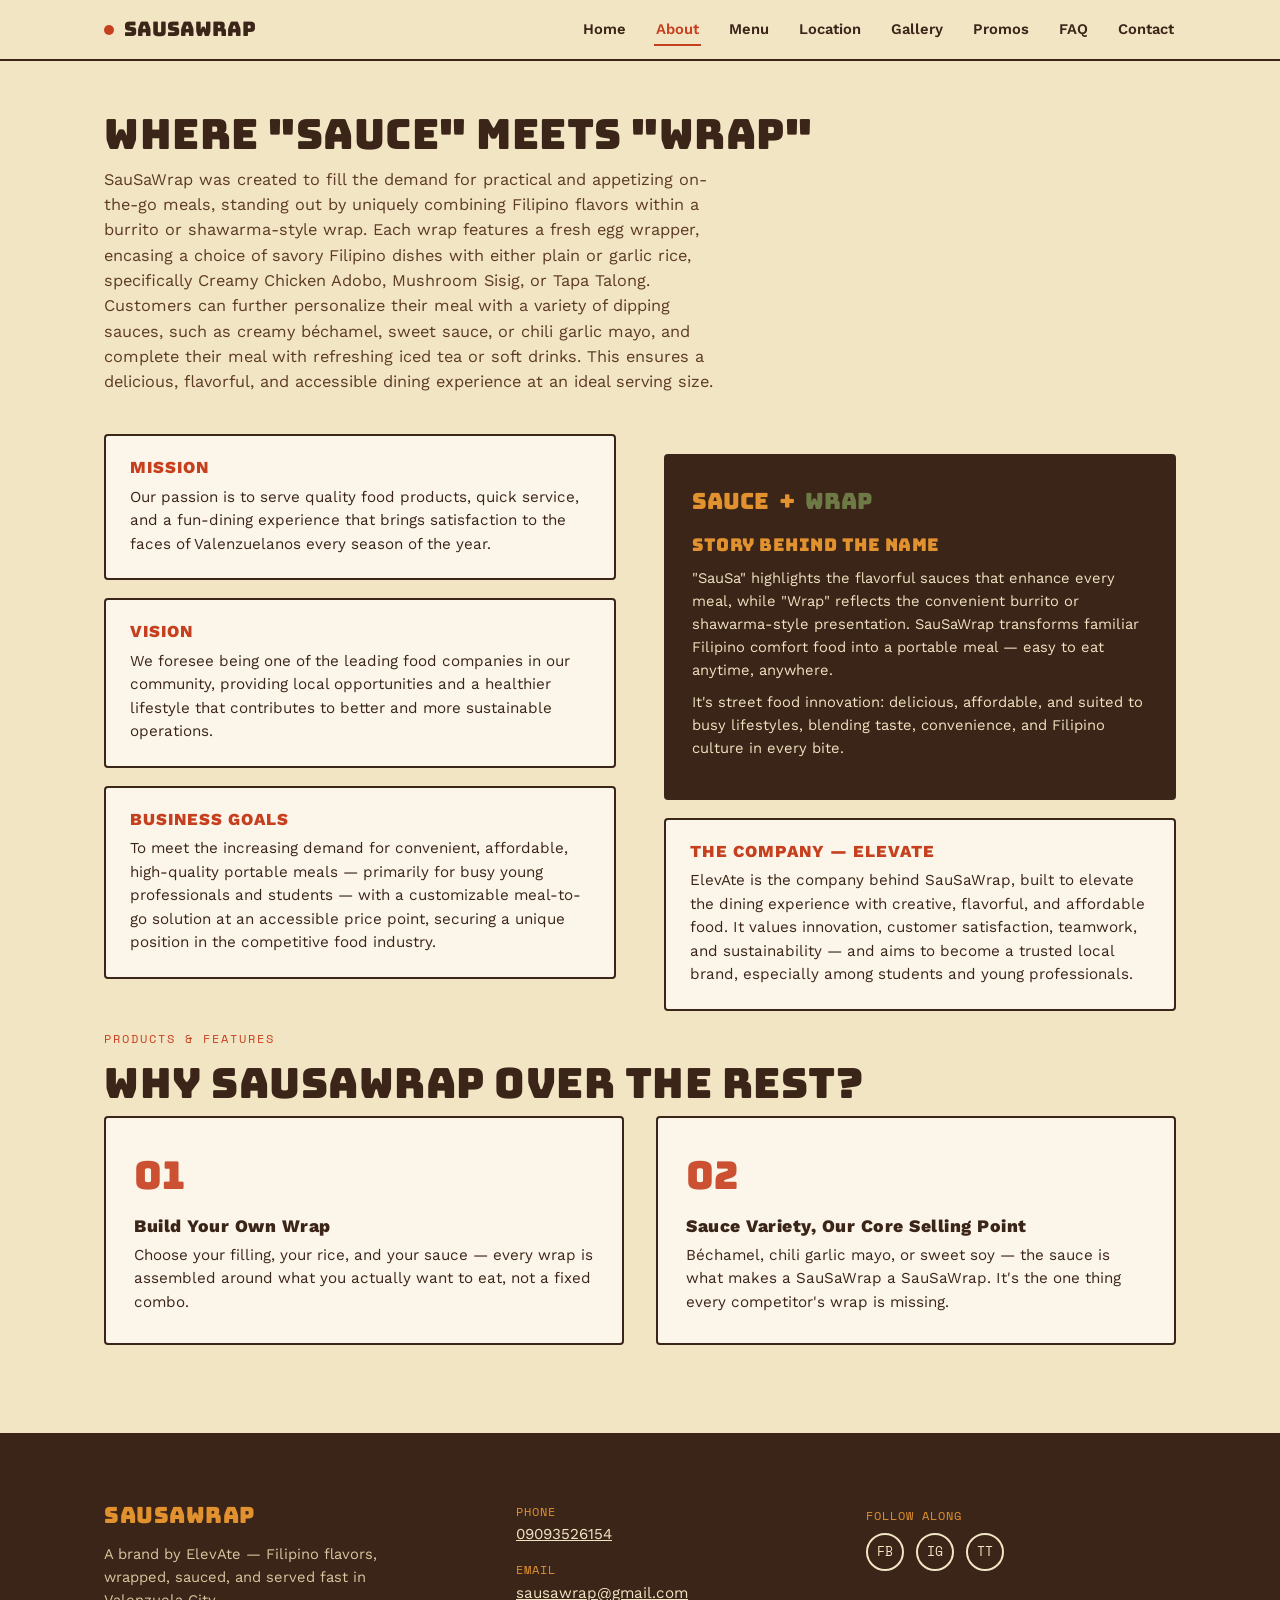
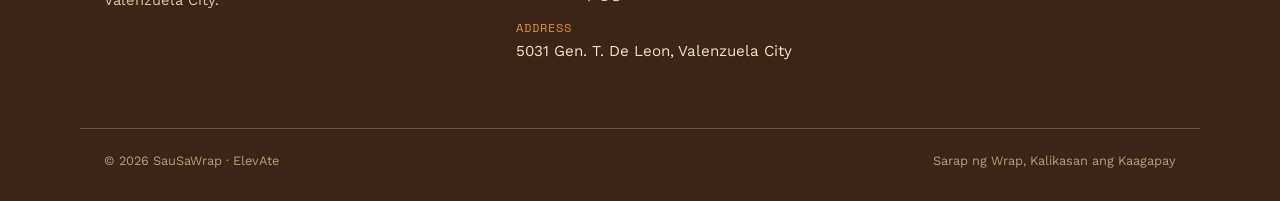
==== about.html @ b9794ce0 "picture carousel" ====
<!DOCTYPE html>
<html lang="en">
<head>
<meta charset="UTF-8">
<meta name="viewport" content="width=device-width, initial-scale=1.0">
<title>About — SauSaWrap</title>
<link rel="preconnect" href="https://fonts.googleapis.com">
<link rel="preconnect" href="https://fonts.gstatic.com" crossorigin>
<link href="https://fonts.googleapis.com/css2?family=Bungee&family=Space+Mono:wght@400;700&family=Work+Sans:wght@400;500;600;700;800&display=swap" rel="stylesheet">
<style>
  :root{
    --cream:#F2E5C4;
    --paper:#FBF6E9;
    --brown:#3B2418;
    --brown-soft:#5C3A26;
    --red:#C6401F;
    --sage:#6E7A46;
    --amber:#E1922F;
    --line: rgba(59,36,24,0.18);
    --radius: 4px;
  }
  *{box-sizing:border-box;}
  html{scroll-behavior:smooth;}
  @media (prefers-reduced-motion: reduce){
    html{scroll-behavior:auto;}
    *{animation-duration:0.001ms !important; animation-iteration-count:1 !important; transition-duration:0.001ms !important;}
  }
  body{
    margin:0;
    background:var(--cream);
    color:var(--brown);
    font-family:'Work Sans', sans-serif;
    font-size:16px;
    line-height:1.55;
  }
  h1,h2,h3,.display{
    font-family:'Bungee', sans-serif;
    font-weight:400;
    letter-spacing:0.5px;
    line-height:1.15;
    color:var(--brown);
  }
  .mono{font-family:'Space Mono', monospace;}
  a{color:inherit;}
  img,svg{display:block; max-width:100%;}
  .wrap{max-width:1120px; margin:0 auto; padding:0 24px;}
  section{padding:88px 0;}
  .eyebrow{
    font-family:'Space Mono', monospace;
    text-transform:uppercase;
    letter-spacing:2px;
    font-size:0.78rem;
    color:var(--red);
    margin:0 0 12px;
  }
  .section-title{font-size:clamp(1.8rem,4vw,2.6rem); margin:0 0 8px;}
  .section-sub{max-width:620px; color:var(--brown-soft); margin:0 0 40px; font-size:1.02rem;}
  :focus-visible{outline:3px solid var(--red); outline-offset:3px;}

  /* ---------- NAV ---------- */
  header{
    position:sticky; top:0; z-index:50;
    background:rgba(242,229,196,0.98);
    border-bottom:2px solid var(--brown);
  }
  nav{
    max-width:1120px; margin:0 auto; padding:14px 24px;
    display:flex; align-items:center; justify-content:space-between;
  }
  .logo{
    display:flex; align-items:center; gap:10px;
    font-family:'Bungee', sans-serif; font-size:1.25rem; text-decoration:none;
  }
  .logo .dot{width:10px; height:10px; border-radius:50%; background:var(--red); display:inline-block;}
  .nav-links{display:flex; gap:26px; list-style:none; margin:0; padding:0; font-size:0.92rem; font-weight:600;}
  .nav-links a{text-decoration:none; padding:6px 2px; border-bottom:2px solid transparent;}
  .nav-links a:hover{border-color:var(--red);}
  .nav-links a.current{border-color:var(--red); color:var(--red);}
  .nav-toggle{
    display:none; background:none; border:2px solid var(--brown); border-radius:var(--radius);
    width:44px; height:44px; padding:0; cursor:pointer;
    align-items:center; justify-content:center;
  }
  .hamburger{position:relative; width:20px; height:14px;}
  .hamburger span{
    position:absolute; left:0; width:100%; height:2px; background:var(--brown); border-radius:2px;
    transition:transform .25s ease, opacity .2s ease, top .25s ease;
  }
  .hamburger span:nth-child(1){top:0;}
  .hamburger span:nth-child(2){top:6px;}
  .hamburger span:nth-child(3){top:12px;}
  .nav-toggle.open .hamburger span:nth-child(1){top:6px; transform:rotate(45deg);}
  .nav-toggle.open .hamburger span:nth-child(2){opacity:0;}
  .nav-toggle.open .hamburger span:nth-child(3){top:6px; transform:rotate(-45deg);}
  @media (max-width:820px){
    .nav-links{
      position:fixed; top:0; right:0; bottom:0; left:auto; width:78%; max-width:320px;
      background:var(--paper); border-left:2px solid var(--brown); border-bottom:none;
      flex-direction:column; gap:0; padding-top:70px;
      overflow-y:auto; -webkit-overflow-scrolling:touch;
      max-height:none;
      transform:translateX(100%);
      transition:transform .28s ease;
      box-shadow:-8px 0 0 var(--brown);
      z-index:60;
    }
    .nav-links.open{transform:translateX(0);}
    .nav-links a{display:block; padding:16px 24px; border-bottom:1px solid var(--line);}
    .nav-toggle{display:flex; position:relative; z-index:70;}
    body.nav-open{overflow:hidden;}
    .nav-overlay{
      display:none; position:fixed; inset:0; background:rgba(59,36,24,0.45);
      z-index:55;
    }
    .nav-overlay.open{display:block;}
  }
  @media (min-width:821px){ .nav-overlay{display:none;} }

  /* ---------- ABOUT ---------- */
  .about-grid{display:grid; grid-template-columns:1fr 1fr; gap:48px;}
  @media (max-width:880px){.about-grid{grid-template-columns:1fr;}}
  .pillar{background:var(--paper); border:2px solid var(--brown); border-radius:var(--radius); padding:22px 24px; margin-bottom:18px;}
  .pillar h3{font-size:1.05rem; margin:0 0 8px; font-family:'Work Sans',sans-serif; font-weight:800; text-transform:uppercase; letter-spacing:1px; color:var(--red);}
  .pillar p{margin:0; font-size:0.95rem;}
  .name-story{
    background:var(--brown); color:var(--cream); border-radius:var(--radius); padding:30px 28px; margin-top:20px;
  }
  .name-story h3{color:var(--amber); font-family:'Bungee',sans-serif; font-size:1.1rem; margin:0 0 12px;}
  .name-story p{font-size:0.92rem; color:#EFE2C0; margin:0 0 10px;}
  .name-diagram{display:flex; align-items:center; gap:10px; font-family:'Bungee',sans-serif; font-size:1.4rem; margin:0 0 16px; flex-wrap:wrap;}
  .name-diagram span.plus{color:var(--amber);}
  .name-diagram .sauce{color:var(--amber);}
  .name-diagram .wrapword{color:var(--sage);}

  /* ---------- WHY US ---------- */
  .why-grid{display:grid; grid-template-columns:1fr 1fr; gap:32px;}
  @media (max-width:820px){.why-grid{grid-template-columns:1fr;}}
  .why-card{
    border:2px solid var(--brown); border-radius:var(--radius); padding:28px;
    background:var(--paper); position:relative; overflow:hidden;
  }
  .why-card .num{font-family:'Bungee',sans-serif; font-size:2.4rem; color:var(--red); opacity:0.9; margin:0 0 10px;}

  /* ---------- CONTACT / FOOTER ---------- */
  footer{background:var(--brown); color:var(--cream); padding:70px 0 30px; margin-top:88px;}
  .footer-grid{display:grid; grid-template-columns:1.2fr 1fr 1fr; gap:40px;}
  @media (max-width:780px){.footer-grid{grid-template-columns:1fr; gap:32px;}}
  footer h3{color:var(--amber); font-size:1.4rem; margin:0 0 12px;}
  footer p{color:#D8C7A0; font-size:0.92rem; max-width:340px;}
  .contact-list{list-style:none; margin:0; padding:0;}
  .contact-list li{margin-bottom:14px; font-size:0.95rem;}
  .contact-list .lbl{display:block; font-family:'Space Mono',monospace; font-size:0.72rem; text-transform:uppercase; letter-spacing:1px; color:var(--amber); margin-bottom:3px;}
  .social-row{display:flex; gap:12px; margin-top:6px;}
  .social-row a{
    width:38px; height:38px; border:2px solid var(--cream); border-radius:50%;
    display:flex; align-items:center; justify-content:center; font-family:'Space Mono',monospace; font-size:0.8rem; text-decoration:none;
  }
  .fine{border-top:1px solid rgba(242,229,196,0.25); margin-top:50px; padding-top:22px; font-size:0.8rem; color:#B79E72; display:flex; justify-content:space-between; flex-wrap:wrap; gap:10px;}
</style>
</head>
<body>

<header>
  <nav>
    <a href="index.html#home" class="logo"><span class="dot"></span>SauSaWrap</a>
    <button class="nav-toggle" aria-label="Toggle menu" aria-expanded="false" id="navToggle">
      <span class="hamburger"><span></span><span></span><span></span></span>
    </button>
    <ul class="nav-links" id="navLinks">
      <li><a href="index.html#home">Home</a></li>
      <li><a href="about.html" class="current">About</a></li>
      <li><a href="menu.html">Menu</a></li>
      <li><a href="location.html">Location</a></li>
      <li><a href="gallery.html">Gallery</a></li>
      <li><a href="promotions.html">Promos</a></li>
      <li><a href="faq.html">FAQ</a></li>
      <li><a href="#contact">Contact</a></li>
    </ul>
  </nav>
  <div class="nav-overlay" id="navOverlay"></div>
</header>

<!-- ================= ABOUT ================= -->
<section id="about" class="wrap" style="padding-top: 50px;">
  <h2 class="section-title">Where "sauce" meets "wrap"</h2>
  <p class="section-sub">SauSaWrap was created to fill the demand for practical and appetizing on-the-go meals, standing out by uniquely combining Filipino flavors within a burrito or shawarma-style wrap. Each wrap features a fresh egg wrapper, encasing a choice of savory Filipino dishes with either plain or garlic rice, specifically Creamy Chicken Adobo, Mushroom Sisig, or Tapa Talong. Customers can further personalize their meal with a variety of dipping sauces, such as creamy béchamel, sweet sauce, or chili garlic mayo, and complete their meal with refreshing iced tea or soft drinks. This ensures a delicious, flavorful, and accessible dining experience at an ideal serving size.</p>

  <div class="about-grid">
    <div>
      <div class="pillar">
        <h3>Mission</h3>
        <p>Our passion is to serve quality food products, quick service, and a fun-dining experience that brings satisfaction to the faces of Valenzuelanos every season of the year.</p>
      </div>
      <div class="pillar">
        <h3>Vision</h3>
        <p>We foresee being one of the leading food companies in our community, providing local opportunities and a healthier lifestyle that contributes to better and more sustainable operations.</p>
      </div>
      <div class="pillar">
        <h3>Business Goals</h3>
        <p>To meet the increasing demand for convenient, affordable, high-quality portable meals — primarily for busy young professionals and students — with a customizable meal-to-go solution at an accessible price point, securing a unique position in the competitive food industry.</p>
      </div>
    </div>

    <div>
      <div class="name-story">
        <div class="name-diagram"><span class="sauce">Sauce</span><span class="plus">+</span><span class="wrapword">Wrap</span></div>
        <h3>Story Behind the Name</h3>
        <p>"SauSa" highlights the flavorful sauces that enhance every meal, while "Wrap" reflects the convenient burrito or shawarma-style presentation. SauSaWrap transforms familiar Filipino comfort food into a portable meal — easy to eat anytime, anywhere.</p>
        <p>It's street food innovation: delicious, affordable, and suited to busy lifestyles, blending taste, convenience, and Filipino culture in every bite.</p>
      </div>
      <div class="pillar" style="margin-top:18px;">
        <h3>The Company — ElevAte</h3>
        <p>ElevAte is the company behind SauSaWrap, built to elevate the dining experience with creative, flavorful, and affordable food. It values innovation, customer satisfaction, teamwork, and sustainability — and aims to become a trusted local brand, especially among students and young professionals.</p>
      </div>
    </div>
  </div>
</section>

<!-- ================= WHY US ================= -->
<section id="why-us" class="wrap">
  <p class="eyebrow">Products &amp; Features</p>
  <h2 class="section-title">Why SauSaWrap over the rest?</h2>
  <div class="why-grid">
    <div class="why-card">
      <p class="num">01</p>
      <h3 style="font-family:'Work Sans'; font-size:1.1rem; font-weight:800; margin:0 0 8px;">Build Your Own Wrap</h3>
      <p style="margin:0; font-size:0.95rem;">Choose your filling, your rice, and your sauce — every wrap is assembled around what you actually want to eat, not a fixed combo.</p>
    </div>
    <div class="why-card">
      <p class="num">02</p>
      <h3 style="font-family:'Work Sans'; font-size:1.1rem; font-weight:800; margin:0 0 8px;">Sauce Variety, Our Core Selling Point</h3>
      <p style="margin:0; font-size:0.95rem;">Béchamel, chili garlic mayo, or sweet soy — the sauce is what makes a SauSaWrap a SauSaWrap. It's the one thing every competitor's wrap is missing.</p>
    </div>
  </div>
</section>

<!-- ================= CONTACT / FOOTER ================= -->
<footer id="contact">
  <div class="wrap footer-grid">
    <div>
      <h3>SauSaWrap</h3>
      <p>A brand by ElevAte — Filipino flavors, wrapped, sauced, and served fast in Valenzuela City.</p>
    </div>
    <div>
      <ul class="contact-list">
        <li><span class="lbl">Phone</span><a href="tel:09093526154">09093526154</a></li>
        <li><span class="lbl">Email</span><a href="mailto:sausawrap@gmail.com">sausawrap@gmail.com</a></li>
        <li><span class="lbl">Address</span>5031 Gen. T. De Leon, Valenzuela City</li>
      </ul>
    </div>
    <div>
      <span class="lbl mono" style="color:var(--amber); font-family:'Space Mono',monospace; text-transform:uppercase; font-size:0.72rem; letter-spacing:1px;">Follow along</span>
      <div class="social-row">
        <a href="https://www.facebook.com/share/1DFVjFvxrw/" target="_blank" rel="noopener" aria-label="Facebook">FB</a>
        <a href="https://www.instagram.com/elevate_sausawrap?igsh=MWM5M3h4OTd3aGptaQ==" target="_blank" rel="noopener" aria-label="Instagram">IG</a>
        <a href="https://www.tiktok.com/@elevate_sausawrap?_r=1&_t=ZS-98QI0uHND6L" target="_blank" rel="noopener" aria-label="TikTok">TT</a>
      </div>
    </div>
  </div>
  <div class="wrap fine">
    <span>© 2026 SauSaWrap · ElevAte</span>
    <span>Sarap ng Wrap, Kalikasan ang Kaagapay</span>
  </div>
</footer>

<script>
  // mobile nav toggle
  const navToggle = document.getElementById('navToggle');
  const navLinks = document.getElementById('navLinks');
  const navOverlay = document.getElementById('navOverlay');

  function openNav(){
    navLinks.classList.add('open');
    navOverlay.classList.add('open');
    navToggle.classList.add('open');
    navToggle.setAttribute('aria-expanded', 'true');
    document.body.classList.add('nav-open');
  }
  function closeNav(){
    navLinks.classList.remove('open');
    navOverlay.classList.remove('open');
    navToggle.classList.remove('open');
    navToggle.setAttribute('aria-expanded', 'false');
    document.body.classList.remove('nav-open');
  }
  navToggle.addEventListener('click', () => {
    navLinks.classList.contains('open') ? closeNav() : openNav();
  });
  navOverlay.addEventListener('click', closeNav);
  navLinks.querySelectorAll('a').forEach(a => a.addEventListener('click', closeNav));
</script>

</body>
</html>
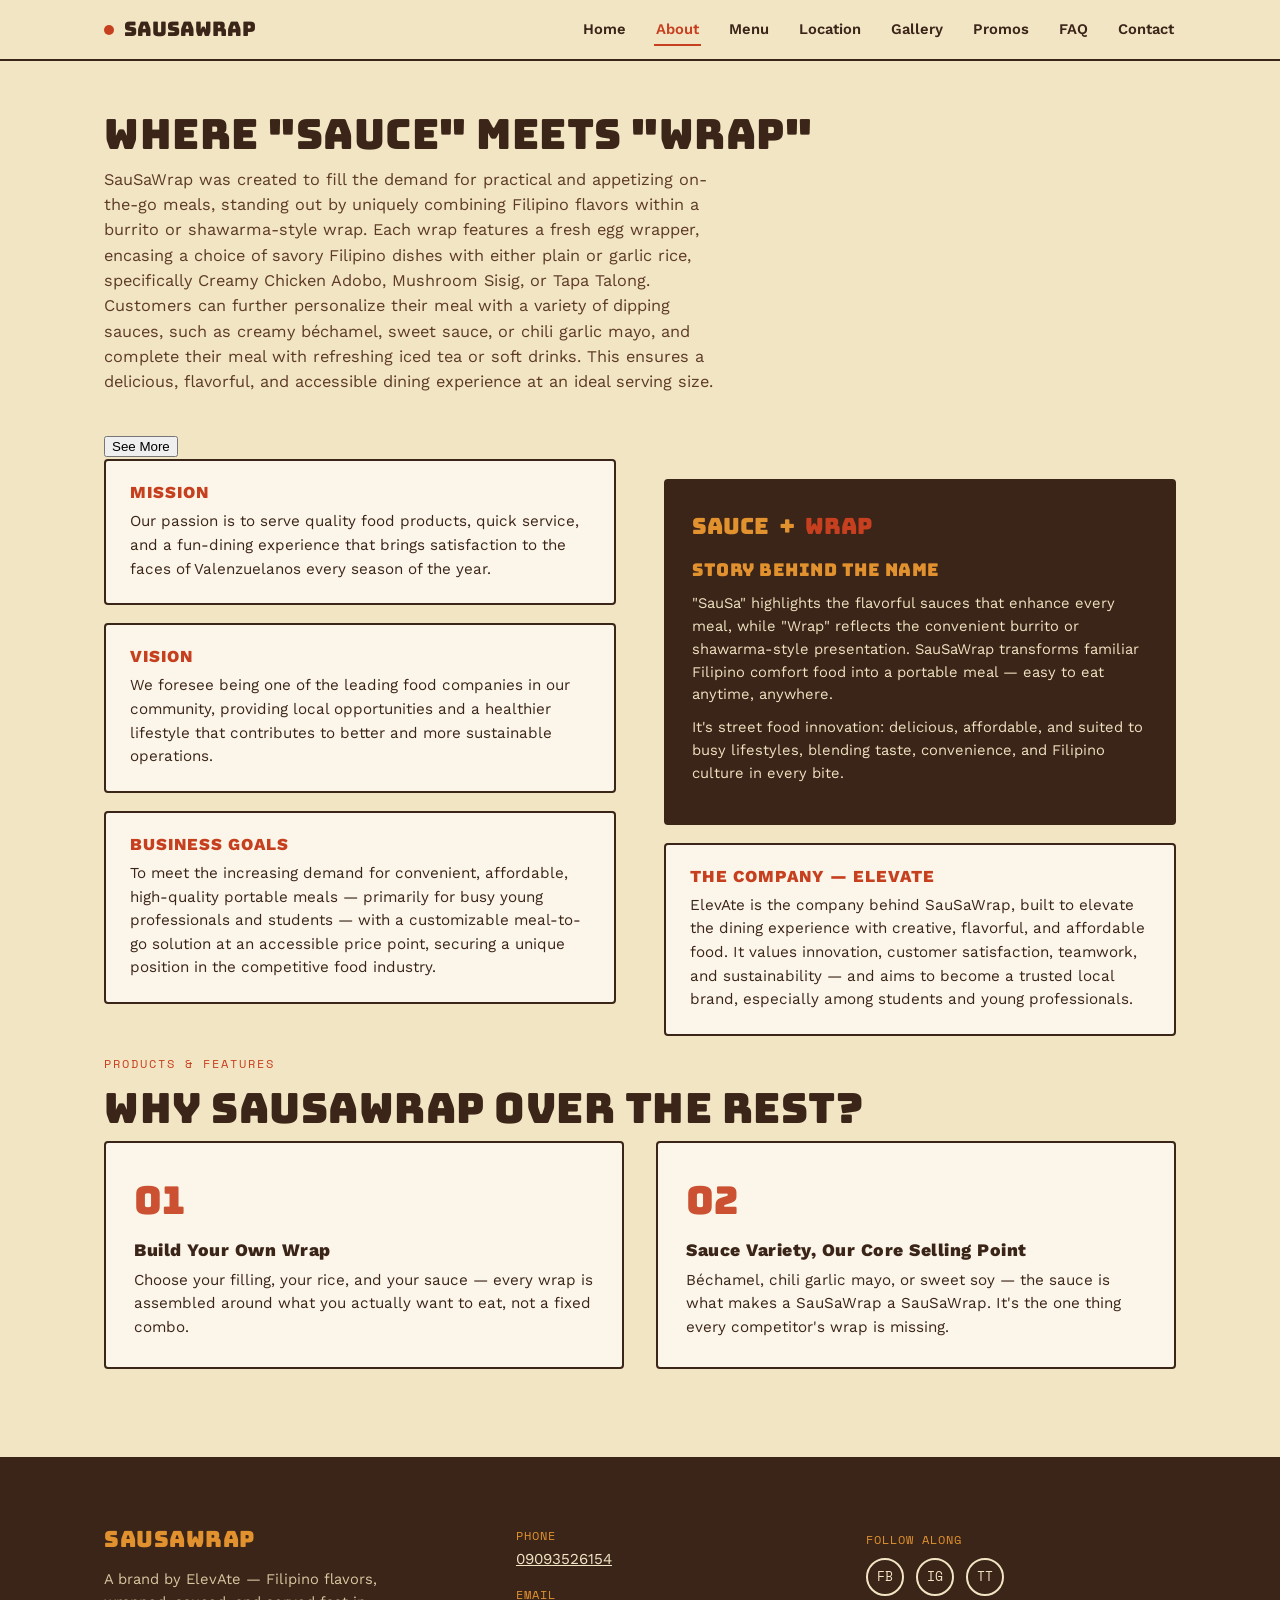
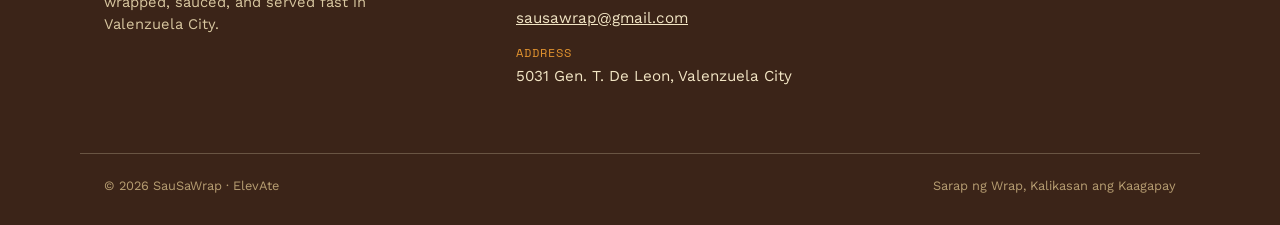
==== commit c8b69177: "wala na ako maisip" ====
--- a/about.html
+++ b/about.html
@@ -130,7 +130,7 @@
   .name-diagram{display:flex; align-items:center; gap:10px; font-family:'Bungee',sans-serif; font-size:1.4rem; margin:0 0 16px; flex-wrap:wrap;}
   .name-diagram span.plus{color:var(--amber);}
   .name-diagram .sauce{color:var(--amber);}
-  .name-diagram .wrapword{color:var(--sage);}
+  .name-diagram .wrapword{color:var(--red);}
 
   /* ---------- WHY US ---------- */
   .why-grid{display:grid; grid-template-columns:1fr 1fr; gap:32px;}
@@ -183,7 +183,10 @@
 <!-- ================= ABOUT ================= -->
 <section id="about" class="wrap" style="padding-top: 50px;">
   <h2 class="section-title">Where "sauce" meets "wrap"</h2>
-  <p class="section-sub">SauSaWrap was created to fill the demand for practical and appetizing on-the-go meals, standing out by uniquely combining Filipino flavors within a burrito or shawarma-style wrap. Each wrap features a fresh egg wrapper, encasing a choice of savory Filipino dishes with either plain or garlic rice, specifically Creamy Chicken Adobo, Mushroom Sisig, or Tapa Talong. Customers can further personalize their meal with a variety of dipping sauces, such as creamy béchamel, sweet sauce, or chili garlic mayo, and complete their meal with refreshing iced tea or soft drinks. This ensures a delicious, flavorful, and accessible dining experience at an ideal serving size.</p>
+  <div class="expandable-text" id="about-text">
+    <p class="section-sub">SauSaWrap was created to fill the demand for practical and appetizing on-the-go meals, standing out by uniquely combining Filipino flavors within a burrito or shawarma-style wrap. Each wrap features a fresh egg wrapper, encasing a choice of savory Filipino dishes with either plain or garlic rice, specifically Creamy Chicken Adobo, Mushroom Sisig, or Tapa Talong. Customers can further personalize their meal with a variety of dipping sauces, such as creamy béchamel, sweet sauce, or chili garlic mayo, and complete their meal with refreshing iced tea or soft drinks. This ensures a delicious, flavorful, and accessible dining experience at an ideal serving size.</p>
+    <button class="btn-see-more">See More</button>
+  </div>
 
   <div class="about-grid">
     <div>
@@ -288,6 +291,17 @@
   });
   navOverlay.addEventListener('click', closeNav);
   navLinks.querySelectorAll('a').forEach(a => a.addEventListener('click', closeNav));
+
+  // See More Toggle
+  const expandableText = document.getElementById('about-text');
+  if (expandableText) {
+    const seeMoreBtn = expandableText.querySelector('.btn-see-more');
+    seeMoreBtn.addEventListener('click', () => {
+      const isExpanded = expandableText.classList.toggle('expanded');
+      seeMoreBtn.textContent = isExpanded ? 'See Less' : 'See More';
+    });
+  }
+
 </script>
 
 </body>
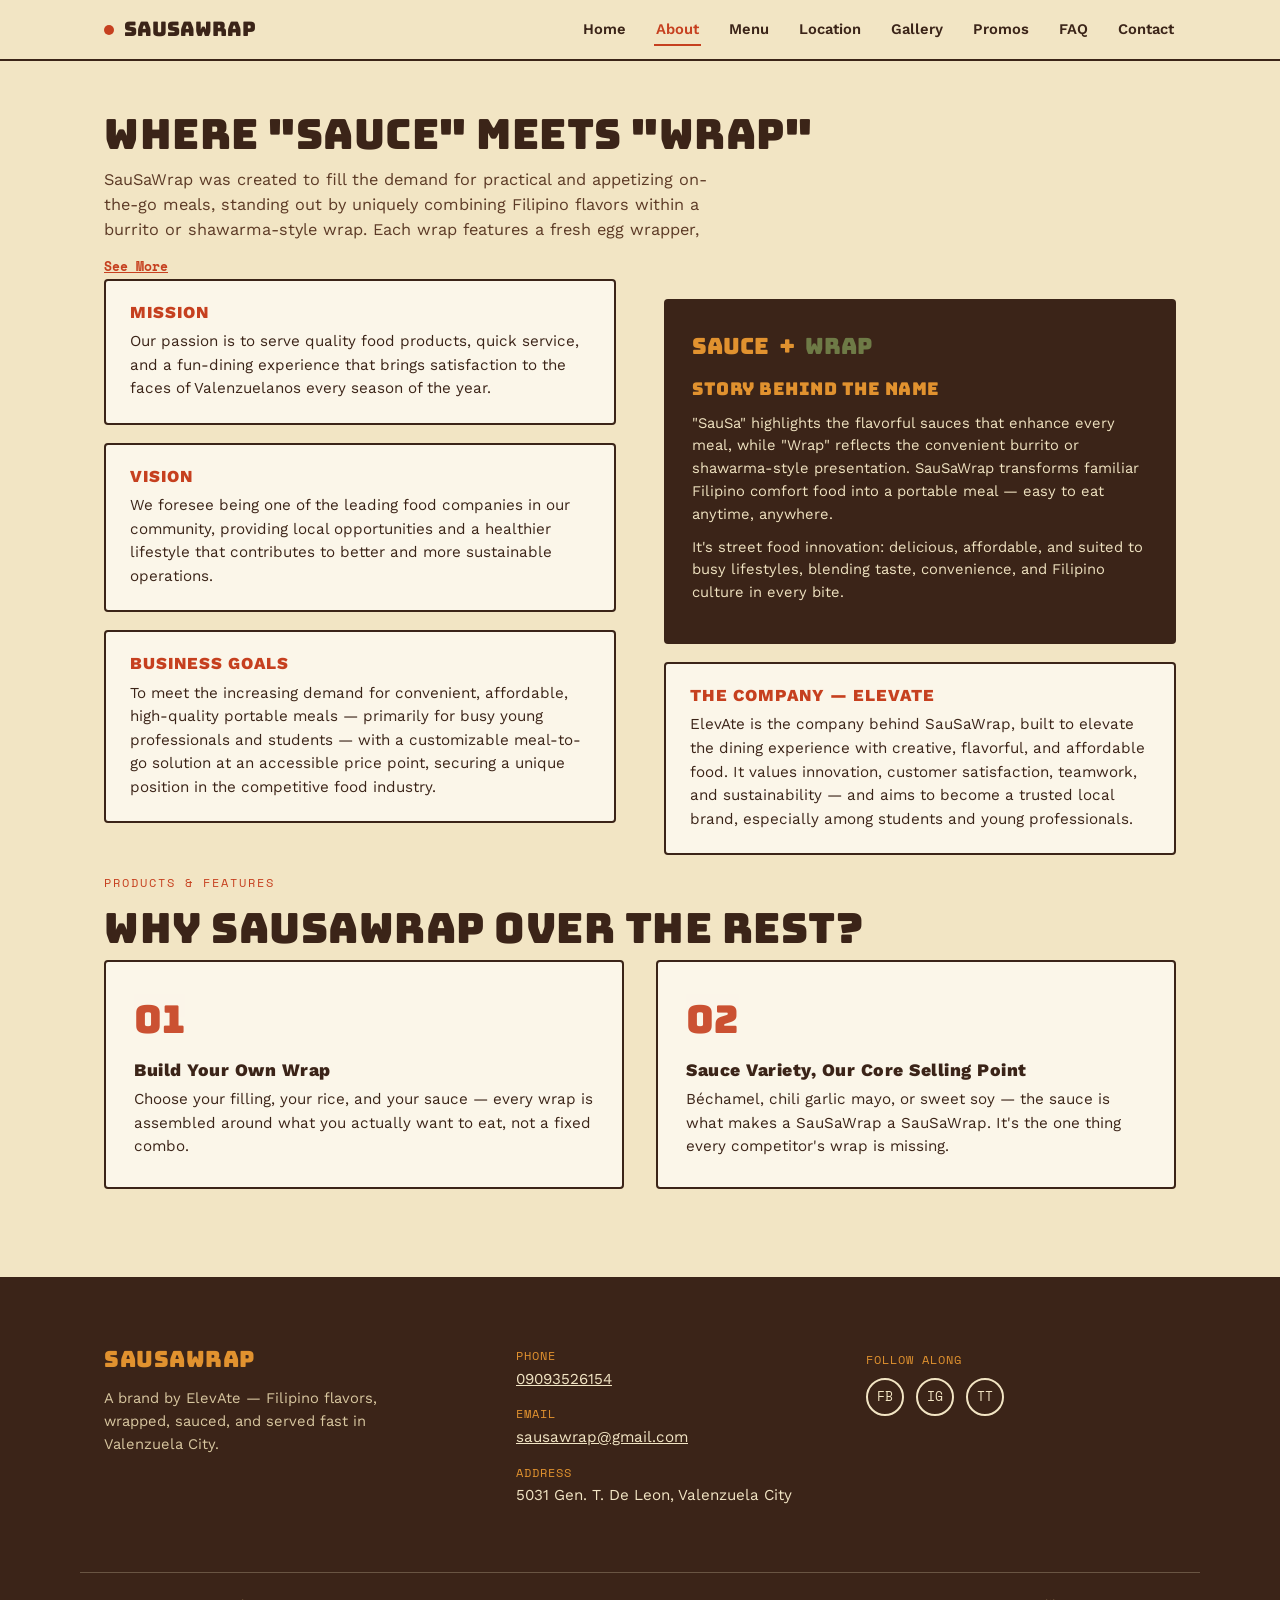
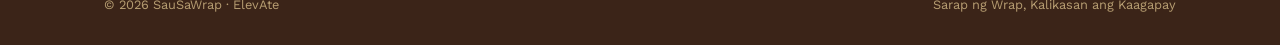
==== commit d443df0c: "wala na ako maisips" ====
--- a/about.html
+++ b/about.html
@@ -130,7 +130,7 @@
   .name-diagram{display:flex; align-items:center; gap:10px; font-family:'Bungee',sans-serif; font-size:1.4rem; margin:0 0 16px; flex-wrap:wrap;}
   .name-diagram span.plus{color:var(--amber);}
   .name-diagram .sauce{color:var(--amber);}
-  .name-diagram .wrapword{color:var(--red);}
+  .name-diagram .wrapword{color:var(--sage);}
 
   /* ---------- WHY US ---------- */
   .why-grid{display:grid; grid-template-columns:1fr 1fr; gap:32px;}
@@ -140,6 +140,22 @@
     background:var(--paper); position:relative; overflow:hidden;
   }
   .why-card .num{font-family:'Bungee',sans-serif; font-size:2.4rem; color:var(--red); opacity:0.9; margin:0 0 10px;}
+
+  /* ---------- SEE MORE ---------- */
+  .expandable-text .section-sub {
+    max-height: 75px; /* Shows about 3 lines */
+    overflow: hidden;
+    transition: max-height 0.4s ease-in-out;
+    margin-bottom: 12px;
+    position: relative;
+  }
+  .expandable-text.expanded .section-sub {
+    max-height: 500px; /* Large enough for full content */
+  }
+  .btn-see-more {
+    font-family: 'Space Mono', monospace; font-weight: 700; text-decoration: underline;
+    background: none; border: none; padding: 0; cursor: pointer; color: var(--red);
+  }
 
   /* ---------- CONTACT / FOOTER ---------- */
   footer{background:var(--brown); color:var(--cream); padding:70px 0 30px; margin-top:88px;}
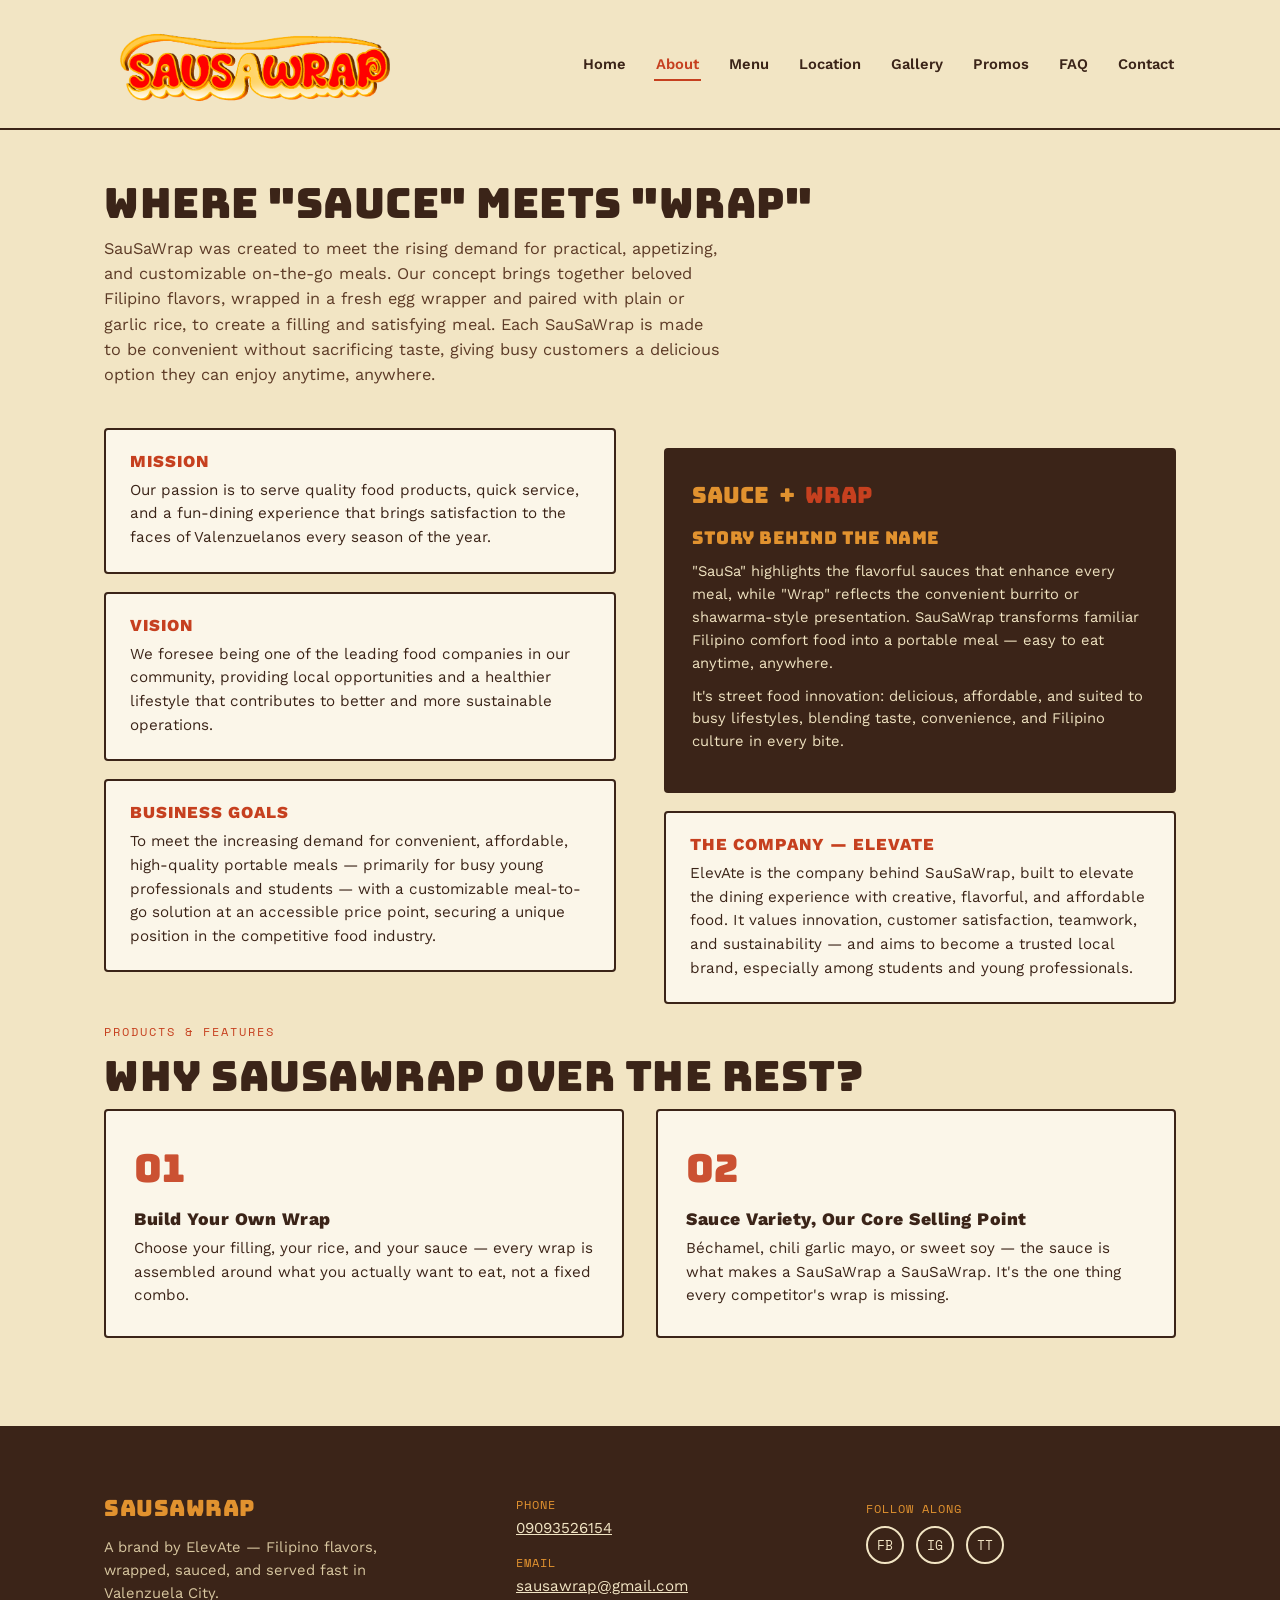
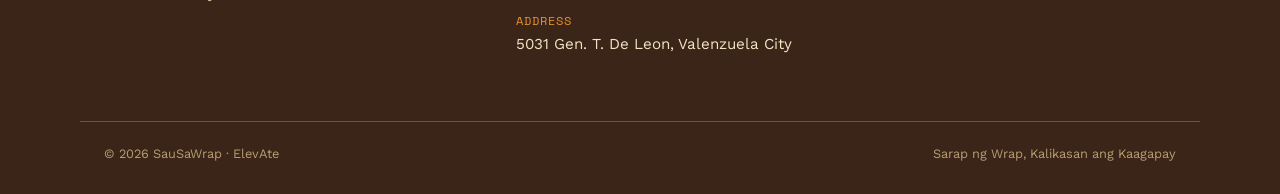
==== commit 48c6d8a5: "yeahs" ====
--- a/about.html
+++ b/about.html
@@ -4,6 +4,7 @@
 <meta charset="UTF-8">
 <meta name="viewport" content="width=device-width, initial-scale=1.0">
 <title>About — SauSaWrap</title>
+<link rel="icon" href="assets/menu/favicon.png?v=2" type="image/png">
 <link rel="preconnect" href="https://fonts.googleapis.com">
 <link rel="preconnect" href="https://fonts.gstatic.com" crossorigin>
 <link href="https://fonts.googleapis.com/css2?family=Bungee&family=Space+Mono:wght@400;700&family=Work+Sans:wght@400;500;600;700;800&display=swap" rel="stylesheet">
@@ -130,7 +131,7 @@
   .name-diagram{display:flex; align-items:center; gap:10px; font-family:'Bungee',sans-serif; font-size:1.4rem; margin:0 0 16px; flex-wrap:wrap;}
   .name-diagram span.plus{color:var(--amber);}
   .name-diagram .sauce{color:var(--amber);}
-  .name-diagram .wrapword{color:var(--sage);}
+  .name-diagram .wrapword{color:var(--red);}
 
   /* ---------- WHY US ---------- */
   .why-grid{display:grid; grid-template-columns:1fr 1fr; gap:32px;}
@@ -140,22 +141,6 @@
     background:var(--paper); position:relative; overflow:hidden;
   }
   .why-card .num{font-family:'Bungee',sans-serif; font-size:2.4rem; color:var(--red); opacity:0.9; margin:0 0 10px;}
-
-  /* ---------- SEE MORE ---------- */
-  .expandable-text .section-sub {
-    max-height: 75px; /* Shows about 3 lines */
-    overflow: hidden;
-    transition: max-height 0.4s ease-in-out;
-    margin-bottom: 12px;
-    position: relative;
-  }
-  .expandable-text.expanded .section-sub {
-    max-height: 500px; /* Large enough for full content */
-  }
-  .btn-see-more {
-    font-family: 'Space Mono', monospace; font-weight: 700; text-decoration: underline;
-    background: none; border: none; padding: 0; cursor: pointer; color: var(--red);
-  }
 
   /* ---------- CONTACT / FOOTER ---------- */
   footer{background:var(--brown); color:var(--cream); padding:70px 0 30px; margin-top:88px;}
@@ -178,7 +163,7 @@
 
 <header>
   <nav>
-    <a href="index.html#home" class="logo"><span class="dot"></span>SauSaWrap</a>
+    <a href="index.html#home" class="logo"><img src="assets/menu/logo.png" alt="SauSaWrap logo" style="height: 100px;"></a>
     <button class="nav-toggle" aria-label="Toggle menu" aria-expanded="false" id="navToggle">
       <span class="hamburger"><span></span><span></span><span></span></span>
     </button>
@@ -200,8 +185,7 @@
 <section id="about" class="wrap" style="padding-top: 50px;">
   <h2 class="section-title">Where "sauce" meets "wrap"</h2>
   <div class="expandable-text" id="about-text">
-    <p class="section-sub">SauSaWrap was created to fill the demand for practical and appetizing on-the-go meals, standing out by uniquely combining Filipino flavors within a burrito or shawarma-style wrap. Each wrap features a fresh egg wrapper, encasing a choice of savory Filipino dishes with either plain or garlic rice, specifically Creamy Chicken Adobo, Mushroom Sisig, or Tapa Talong. Customers can further personalize their meal with a variety of dipping sauces, such as creamy béchamel, sweet sauce, or chili garlic mayo, and complete their meal with refreshing iced tea or soft drinks. This ensures a delicious, flavorful, and accessible dining experience at an ideal serving size.</p>
-    <button class="btn-see-more">See More</button>
+    <p class="section-sub">SauSaWrap was created to meet the rising demand for practical, appetizing, and customizable on-the-go meals. Our concept brings together beloved Filipino flavors, wrapped in a fresh egg wrapper and paired with plain or garlic rice, to create a filling and satisfying meal. Each SauSaWrap is made to be convenient without sacrificing taste, giving busy customers a delicious option they can enjoy anytime, anywhere.</p>
   </div>
 
   <div class="about-grid">
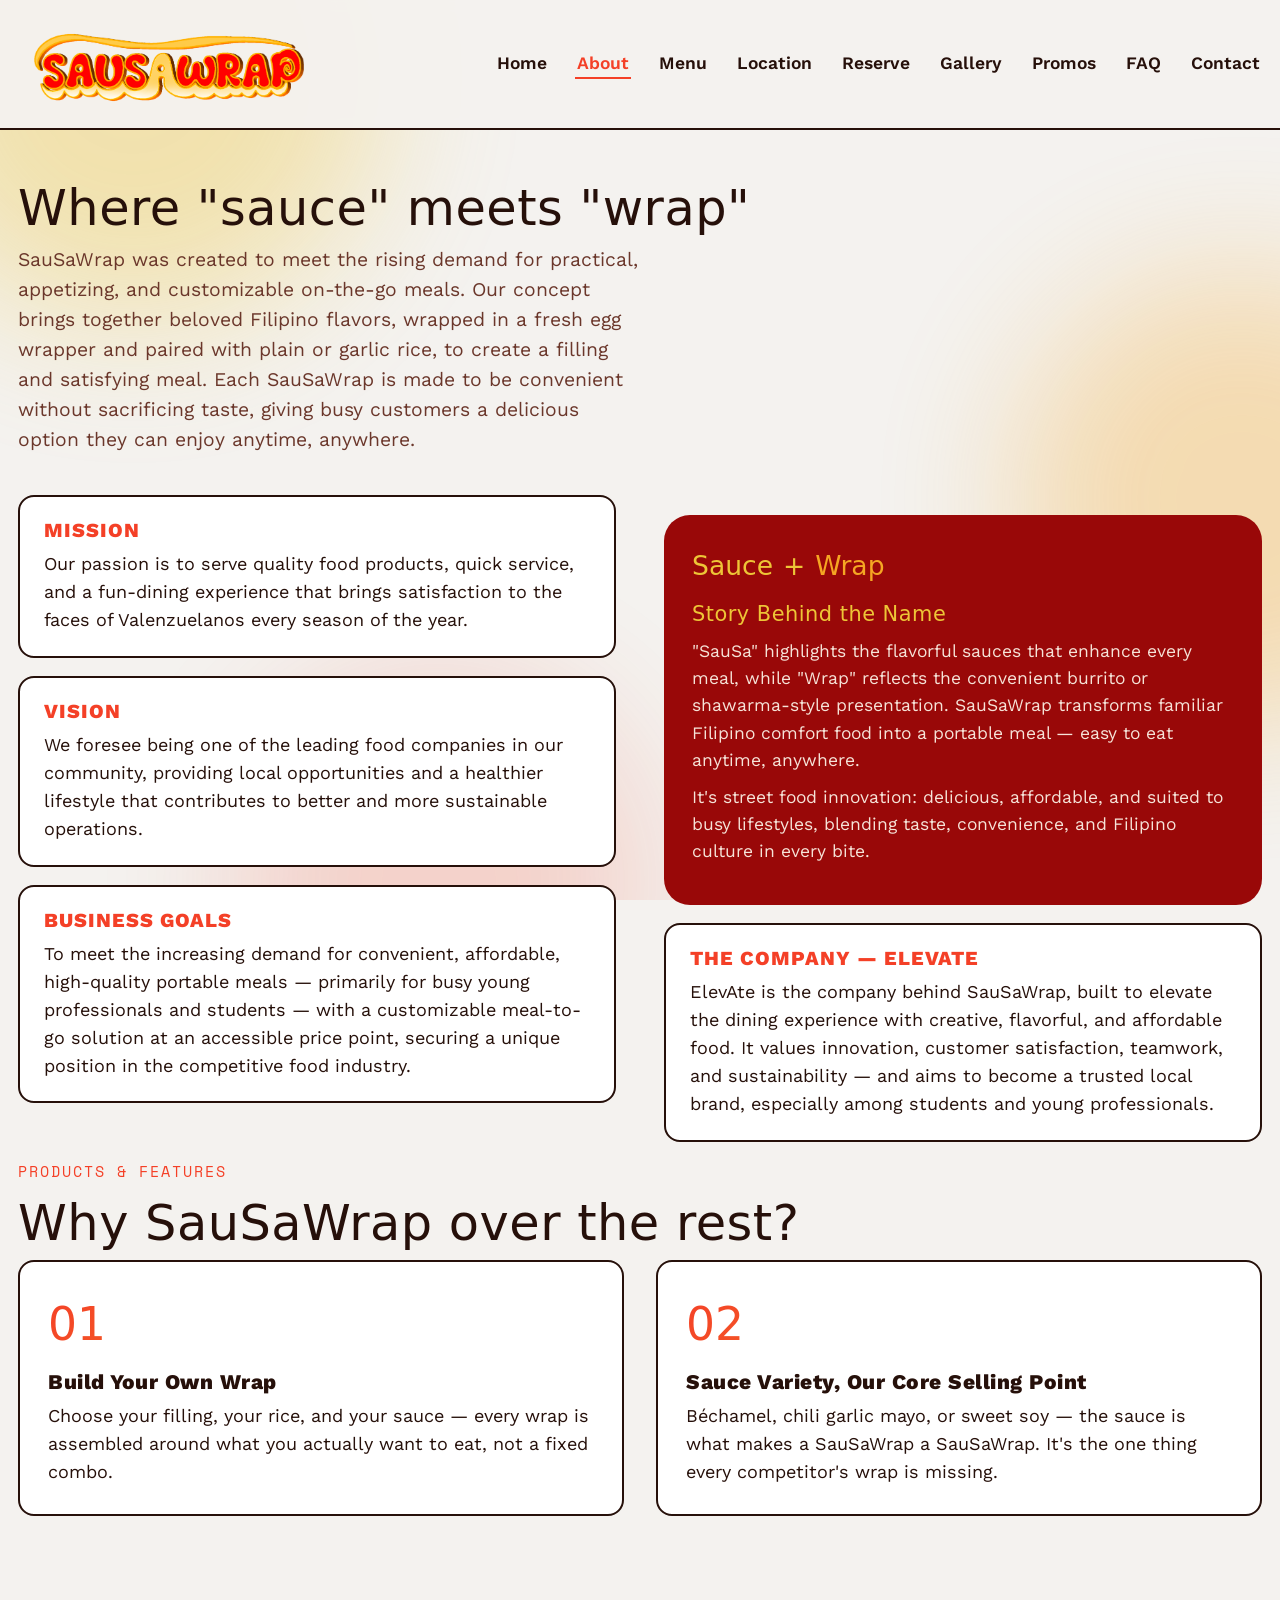
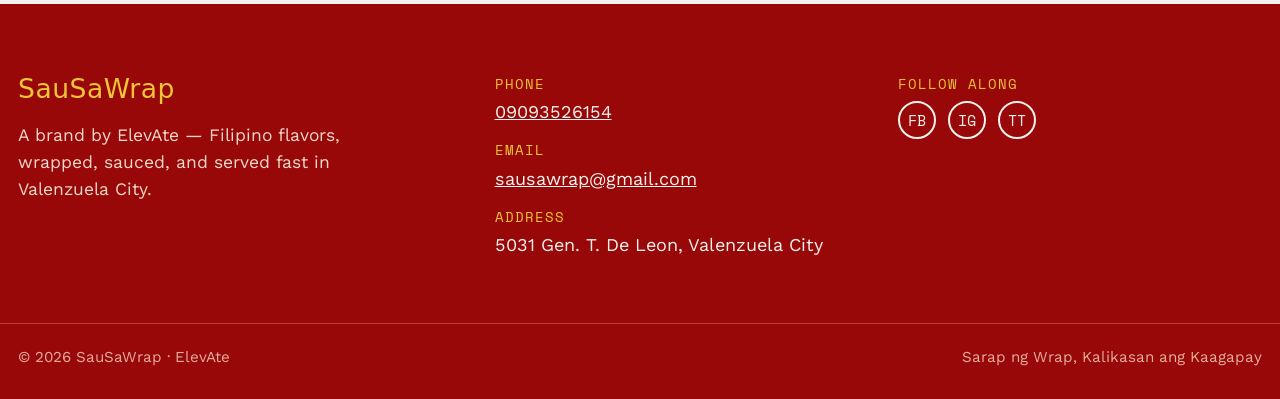
==== commit 10af9c3b: "damn changes" ====
--- a/about.html
+++ b/about.html
@@ -7,159 +7,15 @@
 <link rel="icon" href="assets/menu/favicon.png?v=2" type="image/png">
 <link rel="preconnect" href="https://fonts.googleapis.com">
 <link rel="preconnect" href="https://fonts.gstatic.com" crossorigin>
-<link href="https://fonts.googleapis.com/css2?family=Bungee&family=Space+Mono:wght@400;700&family=Work+Sans:wght@400;500;600;700;800&display=swap" rel="stylesheet">
-<style>
-  :root{
-    --cream:#F2E5C4;
-    --paper:#FBF6E9;
-    --brown:#3B2418;
-    --brown-soft:#5C3A26;
-    --red:#C6401F;
-    --sage:#6E7A46;
-    --amber:#E1922F;
-    --line: rgba(59,36,24,0.18);
-    --radius: 4px;
-  }
-  *{box-sizing:border-box;}
-  html{scroll-behavior:smooth;}
-  @media (prefers-reduced-motion: reduce){
-    html{scroll-behavior:auto;}
-    *{animation-duration:0.001ms !important; animation-iteration-count:1 !important; transition-duration:0.001ms !important;}
-  }
-  body{
-    margin:0;
-    background:var(--cream);
-    color:var(--brown);
-    font-family:'Work Sans', sans-serif;
-    font-size:16px;
-    line-height:1.55;
-  }
-  h1,h2,h3,.display{
-    font-family:'Bungee', sans-serif;
-    font-weight:400;
-    letter-spacing:0.5px;
-    line-height:1.15;
-    color:var(--brown);
-  }
-  .mono{font-family:'Space Mono', monospace;}
-  a{color:inherit;}
-  img,svg{display:block; max-width:100%;}
-  .wrap{max-width:1120px; margin:0 auto; padding:0 24px;}
-  section{padding:88px 0;}
-  .eyebrow{
-    font-family:'Space Mono', monospace;
-    text-transform:uppercase;
-    letter-spacing:2px;
-    font-size:0.78rem;
-    color:var(--red);
-    margin:0 0 12px;
-  }
-  .section-title{font-size:clamp(1.8rem,4vw,2.6rem); margin:0 0 8px;}
-  .section-sub{max-width:620px; color:var(--brown-soft); margin:0 0 40px; font-size:1.02rem;}
-  :focus-visible{outline:3px solid var(--red); outline-offset:3px;}
-
-  /* ---------- NAV ---------- */
-  header{
-    position:sticky; top:0; z-index:50;
-    background:rgba(242,229,196,0.98);
-    border-bottom:2px solid var(--brown);
-  }
-  nav{
-    max-width:1120px; margin:0 auto; padding:14px 24px;
-    display:flex; align-items:center; justify-content:space-between;
-  }
-  .logo{
-    display:flex; align-items:center; gap:10px;
-    font-family:'Bungee', sans-serif; font-size:1.25rem; text-decoration:none;
-  }
-  .logo .dot{width:10px; height:10px; border-radius:50%; background:var(--red); display:inline-block;}
-  .nav-links{display:flex; gap:26px; list-style:none; margin:0; padding:0; font-size:0.92rem; font-weight:600;}
-  .nav-links a{text-decoration:none; padding:6px 2px; border-bottom:2px solid transparent;}
-  .nav-links a:hover{border-color:var(--red);}
-  .nav-links a.current{border-color:var(--red); color:var(--red);}
-  .nav-toggle{
-    display:none; background:none; border:2px solid var(--brown); border-radius:var(--radius);
-    width:44px; height:44px; padding:0; cursor:pointer;
-    align-items:center; justify-content:center;
-  }
-  .hamburger{position:relative; width:20px; height:14px;}
-  .hamburger span{
-    position:absolute; left:0; width:100%; height:2px; background:var(--brown); border-radius:2px;
-    transition:transform .25s ease, opacity .2s ease, top .25s ease;
-  }
-  .hamburger span:nth-child(1){top:0;}
-  .hamburger span:nth-child(2){top:6px;}
-  .hamburger span:nth-child(3){top:12px;}
-  .nav-toggle.open .hamburger span:nth-child(1){top:6px; transform:rotate(45deg);}
-  .nav-toggle.open .hamburger span:nth-child(2){opacity:0;}
-  .nav-toggle.open .hamburger span:nth-child(3){top:6px; transform:rotate(-45deg);}
-  @media (max-width:820px){
-    .nav-links{
-      position:fixed; top:0; right:0; bottom:0; left:auto; width:78%; max-width:320px;
-      background:var(--paper); border-left:2px solid var(--brown); border-bottom:none;
-      flex-direction:column; gap:0; padding-top:70px;
-      overflow-y:auto; -webkit-overflow-scrolling:touch;
-      max-height:none;
-      transform:translateX(100%);
-      transition:transform .28s ease;
-      box-shadow:-8px 0 0 var(--brown);
-      z-index:60;
-    }
-    .nav-links.open{transform:translateX(0);}
-    .nav-links a{display:block; padding:16px 24px; border-bottom:1px solid var(--line);}
-    .nav-toggle{display:flex; position:relative; z-index:70;}
-    body.nav-open{overflow:hidden;}
-    .nav-overlay{
-      display:none; position:fixed; inset:0; background:rgba(59,36,24,0.45);
-      z-index:55;
-    }
-    .nav-overlay.open{display:block;}
-  }
-  @media (min-width:821px){ .nav-overlay{display:none;} }
-
-  /* ---------- ABOUT ---------- */
-  .about-grid{display:grid; grid-template-columns:1fr 1fr; gap:48px;}
-  @media (max-width:880px){.about-grid{grid-template-columns:1fr;}}
-  .pillar{background:var(--paper); border:2px solid var(--brown); border-radius:var(--radius); padding:22px 24px; margin-bottom:18px;}
-  .pillar h3{font-size:1.05rem; margin:0 0 8px; font-family:'Work Sans',sans-serif; font-weight:800; text-transform:uppercase; letter-spacing:1px; color:var(--red);}
-  .pillar p{margin:0; font-size:0.95rem;}
-  .name-story{
-    background:var(--brown); color:var(--cream); border-radius:var(--radius); padding:30px 28px; margin-top:20px;
-  }
-  .name-story h3{color:var(--amber); font-family:'Bungee',sans-serif; font-size:1.1rem; margin:0 0 12px;}
-  .name-story p{font-size:0.92rem; color:#EFE2C0; margin:0 0 10px;}
-  .name-diagram{display:flex; align-items:center; gap:10px; font-family:'Bungee',sans-serif; font-size:1.4rem; margin:0 0 16px; flex-wrap:wrap;}
-  .name-diagram span.plus{color:var(--amber);}
-  .name-diagram .sauce{color:var(--amber);}
-  .name-diagram .wrapword{color:var(--red);}
-
-  /* ---------- WHY US ---------- */
-  .why-grid{display:grid; grid-template-columns:1fr 1fr; gap:32px;}
-  @media (max-width:820px){.why-grid{grid-template-columns:1fr;}}
-  .why-card{
-    border:2px solid var(--brown); border-radius:var(--radius); padding:28px;
-    background:var(--paper); position:relative; overflow:hidden;
-  }
-  .why-card .num{font-family:'Bungee',sans-serif; font-size:2.4rem; color:var(--red); opacity:0.9; margin:0 0 10px;}
-
-  /* ---------- CONTACT / FOOTER ---------- */
-  footer{background:var(--brown); color:var(--cream); padding:70px 0 30px; margin-top:88px;}
-  .footer-grid{display:grid; grid-template-columns:1.2fr 1fr 1fr; gap:40px;}
-  @media (max-width:780px){.footer-grid{grid-template-columns:1fr; gap:32px;}}
-  footer h3{color:var(--amber); font-size:1.4rem; margin:0 0 12px;}
-  footer p{color:#D8C7A0; font-size:0.92rem; max-width:340px;}
-  .contact-list{list-style:none; margin:0; padding:0;}
-  .contact-list li{margin-bottom:14px; font-size:0.95rem;}
-  .contact-list .lbl{display:block; font-family:'Space Mono',monospace; font-size:0.72rem; text-transform:uppercase; letter-spacing:1px; color:var(--amber); margin-bottom:3px;}
-  .social-row{display:flex; gap:12px; margin-top:6px;}
-  .social-row a{
-    width:38px; height:38px; border:2px solid var(--cream); border-radius:50%;
-    display:flex; align-items:center; justify-content:center; font-family:'Space Mono',monospace; font-size:0.8rem; text-decoration:none;
-  }
-  .fine{border-top:1px solid rgba(242,229,196,0.25); margin-top:50px; padding-top:22px; font-size:0.8rem; color:#B79E72; display:flex; justify-content:space-between; flex-wrap:wrap; gap:10px;}
-</style>
+<link rel="preconnect" href="https://fonts.cdnfonts.com">
+<link href="https://fonts.googleapis.com/css2?family=Space+Mono:wght@400;700&family=Work+Sans:wght@400;500;600;700;800&display=swap" rel="stylesheet">
+<link href="https://fonts.cdnfonts.com/css/taco-crispy" rel="stylesheet">
+<link rel="stylesheet" href="assets/css/style.css">
 </head>
 <body>
+
+<div class="scroll-progress"></div>
+<div class="ambient-glow" aria-hidden="true"><span></span><span></span><span></span></div>
 
 <header>
   <nav>
@@ -172,6 +28,7 @@
       <li><a href="about.html" class="current">About</a></li>
       <li><a href="menu.html">Menu</a></li>
       <li><a href="location.html">Location</a></li>
+      <li><a href="reservation.html">Reserve</a></li>
       <li><a href="gallery.html">Gallery</a></li>
       <li><a href="promotions.html">Promos</a></li>
       <li><a href="faq.html">FAQ</a></li>
@@ -189,7 +46,7 @@
   </div>
 
   <div class="about-grid">
-    <div>
+    <div data-reveal-group>
       <div class="pillar">
         <h3>Mission</h3>
         <p>Our passion is to serve quality food products, quick service, and a fun-dining experience that brings satisfaction to the faces of Valenzuelanos every season of the year.</p>
@@ -205,7 +62,7 @@
     </div>
 
     <div>
-      <div class="name-story">
+      <div class="name-story" data-reveal>
         <div class="name-diagram"><span class="sauce">Sauce</span><span class="plus">+</span><span class="wrapword">Wrap</span></div>
         <h3>Story Behind the Name</h3>
         <p>"SauSa" highlights the flavorful sauces that enhance every meal, while "Wrap" reflects the convenient burrito or shawarma-style presentation. SauSaWrap transforms familiar Filipino comfort food into a portable meal — easy to eat anytime, anywhere.</p>
@@ -223,7 +80,7 @@
 <section id="why-us" class="wrap">
   <p class="eyebrow">Products &amp; Features</p>
   <h2 class="section-title">Why SauSaWrap over the rest?</h2>
-  <div class="why-grid">
+  <div class="why-grid" data-reveal-group>
     <div class="why-card">
       <p class="num">01</p>
       <h3 style="font-family:'Work Sans'; font-size:1.1rem; font-weight:800; margin:0 0 8px;">Build Your Own Wrap</h3>
@@ -252,7 +109,7 @@
       </ul>
     </div>
     <div>
-      <span class="lbl mono" style="color:var(--amber); font-family:'Space Mono',monospace; text-transform:uppercase; font-size:0.72rem; letter-spacing:1px;">Follow along</span>
+      <span class="social-label">Follow along</span>
       <div class="social-row">
         <a href="https://www.facebook.com/share/1DFVjFvxrw/" target="_blank" rel="noopener" aria-label="Facebook">FB</a>
         <a href="https://www.instagram.com/elevate_sausawrap?igsh=MWM5M3h4OTd3aGptaQ==" target="_blank" rel="noopener" aria-label="Instagram">IG</a>
@@ -266,43 +123,7 @@
   </div>
 </footer>
 
-<script>
-  // mobile nav toggle
-  const navToggle = document.getElementById('navToggle');
-  const navLinks = document.getElementById('navLinks');
-  const navOverlay = document.getElementById('navOverlay');
-
-  function openNav(){
-    navLinks.classList.add('open');
-    navOverlay.classList.add('open');
-    navToggle.classList.add('open');
-    navToggle.setAttribute('aria-expanded', 'true');
-    document.body.classList.add('nav-open');
-  }
-  function closeNav(){
-    navLinks.classList.remove('open');
-    navOverlay.classList.remove('open');
-    navToggle.classList.remove('open');
-    navToggle.setAttribute('aria-expanded', 'false');
-    document.body.classList.remove('nav-open');
-  }
-  navToggle.addEventListener('click', () => {
-    navLinks.classList.contains('open') ? closeNav() : openNav();
-  });
-  navOverlay.addEventListener('click', closeNav);
-  navLinks.querySelectorAll('a').forEach(a => a.addEventListener('click', closeNav));
-
-  // See More Toggle
-  const expandableText = document.getElementById('about-text');
-  if (expandableText) {
-    const seeMoreBtn = expandableText.querySelector('.btn-see-more');
-    seeMoreBtn.addEventListener('click', () => {
-      const isExpanded = expandableText.classList.toggle('expanded');
-      seeMoreBtn.textContent = isExpanded ? 'See Less' : 'See More';
-    });
-  }
-
-</script>
+<script src="assets/js/main.js" defer></script>
 
 </body>
-</html>+</html>
--- a/assets/css/style.css
+++ b/assets/css/style.css
@@ -0,0 +1,540 @@
+/* =====================================================
+   SauSaWrap — shared design system
+   Palette: Sweet Cream / Yuzu Lemonade / Mango Milk /
+            Strawberry Jam / Raspberry Syrup
+   ===================================================== */
+
+:root{
+  --cream:#F4F2EF;        /* Sweet Cream — page background */
+  --paper:#FFFFFF;        /* card surfaces */
+  --ink:#26100A;          /* near-black warm ink — headings & body text */
+  --ink-soft:#6B372B;     /* softened ink — secondary text */
+  --raspberry:#990808;    /* Raspberry Syrup — dark sections, deep accent */
+  --strawberry:#F44027;   /* Strawberry Jam — primary accent / CTAs */
+  --mango:#F5A623;        /* Mango Milk — secondary accent */
+  --yuzu:#EDC537;         /* Yuzu Lemonade — highlight / badges */
+  --line: rgba(38,16,10,0.14);
+  --grad-warm: linear-gradient(135deg, var(--yuzu), var(--mango) 55%, var(--strawberry));
+  --radius: 16px;
+  --radius-lg: 26px;
+  --shadow-color: var(--ink);
+}
+*{box-sizing:border-box;}
+html{scroll-behavior:smooth; background:var(--cream); font-size:19px;}
+@media (prefers-reduced-motion: reduce){
+  html{scroll-behavior:auto;}
+  *{animation-duration:0.001ms !important; animation-iteration-count:1 !important; transition-duration:0.001ms !important; scroll-behavior:auto !important;}
+}
+html, body{ overflow-x:hidden; max-width:100%; }
+body{
+  margin:0;
+  background:transparent;
+  color:var(--ink);
+  font-family:'Work Sans', sans-serif;
+  line-height:1.55;
+}
+h1,h2,h3,.display{
+  font-family:'Taco Crispy', 'Bungee', system-ui, sans-serif;
+  font-weight:400;
+  letter-spacing:0.5px;
+  line-height:1.15;
+  color:var(--ink);
+}
+.mono{font-family:'Space Mono', monospace;}
+a{color:inherit;}
+img,svg{display:block; max-width:100%;}
+.wrap{max-width:1320px; margin:0 auto; padding:0 18px;}
+section{padding:88px 0;}
+.eyebrow{
+  font-family:'Space Mono', monospace;
+  text-transform:uppercase;
+  letter-spacing:2px;
+  font-size:0.78rem;
+  color:var(--strawberry);
+  margin:0 0 12px;
+}
+.section-title{font-size:clamp(1.8rem,4vw,2.6rem); margin:0 0 8px;}
+.section-sub{max-width:620px; color:var(--ink-soft); margin:0 0 40px; font-size:1.02rem;}
+:focus-visible{outline:3px solid var(--strawberry); outline-offset:3px;}
+.grad-text{
+  background:linear-gradient(135deg, var(--strawberry), var(--mango));
+  -webkit-background-clip:text; background-clip:text; color:transparent;
+}
+
+/* ---------- AMBIENT BACKGROUND ---------- */
+.ambient-glow{ position:fixed; inset:0; z-index:-1; overflow:hidden; pointer-events:none; }
+.ambient-glow span{
+  position:absolute; border-radius:50%; filter:blur(70px);
+  animation:drift 26s ease-in-out infinite;
+  will-change:transform;
+}
+.ambient-glow span:nth-child(1){ width:26rem; height:26rem; background:var(--yuzu); opacity:0.35; top:-9rem; left:-6rem; animation-duration:28s; }
+.ambient-glow span:nth-child(2){ width:24rem; height:24rem; background:var(--mango); opacity:0.3; top:30%; right:-10rem; animation-duration:32s; animation-delay:-8s; }
+.ambient-glow span:nth-child(3){ width:22rem; height:22rem; background:var(--strawberry); opacity:0.18; bottom:-10rem; left:18%; animation-duration:24s; animation-delay:-14s; }
+@keyframes drift{
+  0%,100%{ transform:translate(0,0) scale(1); }
+  33%{ transform:translate(24px,-32px) scale(1.08); }
+  66%{ transform:translate(-20px,22px) scale(0.96); }
+}
+
+/* ---------- SCROLL PROGRESS ---------- */
+.scroll-progress{
+  position:fixed; top:0; left:0; height:3px; width:0%;
+  background:linear-gradient(90deg, var(--yuzu), var(--mango), var(--strawberry));
+  z-index:100; transition:width .12s ease-out;
+}
+
+/* ---------- REVEAL ON SCROLL ---------- */
+.js-ready [data-reveal]{
+  opacity:0; transform:translateY(26px);
+  transition:opacity .6s ease, transform .6s ease;
+  transition-delay: min(calc(var(--i,0) * 70ms), 480ms);
+}
+.js-ready [data-reveal].in-view{ opacity:1; transform:translateY(0); }
+
+/* ---------- NAV ---------- */
+header{
+  position:sticky; top:0; z-index:50;
+  background:rgba(244,242,239,0.96);
+  backdrop-filter:blur(6px);
+  border-bottom:2px solid var(--ink);
+  transition:box-shadow .3s ease;
+}
+header.scrolled{ box-shadow:0 4px 0 var(--ink); }
+nav{
+  max-width:1320px; margin:0 auto; padding:14px 18px;
+  display:flex; align-items:center; justify-content:space-between;
+}
+.logo{
+  display:flex; align-items:center; gap:10px;
+  font-family:'Taco Crispy', 'Bungee', system-ui, sans-serif; font-size:1.25rem; text-decoration:none;
+}
+.logo img{ transition:transform .3s ease; }
+.logo:hover img{ transform:rotate(-4deg) scale(1.05); }
+.logo .dot{width:10px; height:10px; border-radius:50%; background:var(--strawberry); display:inline-block;}
+.nav-links{display:flex; gap:26px; list-style:none; margin:0; padding:0; font-size:0.92rem; font-weight:600;}
+.nav-links a{text-decoration:none; padding:6px 2px; position:relative;}
+.nav-links a::after{
+  content:""; position:absolute; left:0; right:0; bottom:0; height:2px;
+  background:var(--strawberry); transform:scaleX(0); transform-origin:left;
+  transition:transform .25s ease;
+}
+.nav-links a:hover::after{ transform:scaleX(1); }
+.nav-links a.current{color:var(--strawberry);}
+.nav-links a.current::after{ transform:scaleX(1); }
+.nav-toggle{
+  display:none; background:none; border:2px solid var(--ink); border-radius:var(--radius);
+  width:44px; height:44px; padding:0; cursor:pointer;
+  align-items:center; justify-content:center;
+  transition:background .2s ease, transform .15s ease;
+}
+.nav-toggle:hover{ background:rgba(244,166,35,0.15); }
+.nav-toggle:active{ transform:scale(0.94); }
+.hamburger{position:relative; width:20px; height:14px;}
+.hamburger span{
+  position:absolute; left:0; width:100%; height:2px; background:var(--ink); border-radius:2px;
+  transition:transform .25s ease, opacity .2s ease, top .25s ease;
+}
+.hamburger span:nth-child(1){top:0;}
+.hamburger span:nth-child(2){top:6px;}
+.hamburger span:nth-child(3){top:12px;}
+.nav-toggle.open .hamburger span:nth-child(1){top:6px; transform:rotate(45deg);}
+.nav-toggle.open .hamburger span:nth-child(2){opacity:0;}
+.nav-toggle.open .hamburger span:nth-child(3){top:6px; transform:rotate(-45deg);}
+@media (max-width:820px){
+  .nav-links{
+    position:fixed; top:0; right:0; bottom:0; left:auto; width:78%; max-width:320px;
+    background:var(--paper); border-left:2px solid var(--ink); border-bottom:none;
+    flex-direction:column; gap:0; padding-top:70px;
+    overflow-y:auto; -webkit-overflow-scrolling:touch;
+    max-height:none;
+    transform:translateX(100%);
+    transition:transform .28s ease;
+    box-shadow:-8px 0 0 var(--ink);
+    z-index:60;
+  }
+  .nav-links.open{transform:translateX(0);}
+  .nav-links a{display:block; padding:16px 24px; border-bottom:1px solid var(--line);}
+  .nav-links a::after{display:none;}
+  .nav-toggle{display:flex; position:relative; z-index:70;}
+  body.nav-open{overflow:hidden;}
+  .nav-overlay{
+    display:none; position:fixed; inset:0; background:rgba(38,16,10,0.45);
+    z-index:55;
+  }
+  .nav-overlay.open{display:block;}
+}
+@media (min-width:821px){ .nav-overlay{display:none;} }
+
+/* ---------- BUTTONS ---------- */
+.btn{
+  display:inline-flex; align-items:center; gap:8px;
+  font-family:'Space Mono', monospace; font-weight:700; text-transform:uppercase; letter-spacing:1px;
+  font-size:0.82rem; padding:14px 26px; border-radius:var(--radius);
+  text-decoration:none; border:2px solid var(--ink); cursor:pointer;
+  position:relative; overflow:hidden;
+  transition:transform .18s ease, box-shadow .18s ease, background .2s ease, color .2s ease;
+  box-shadow:0 0 0 var(--ink);
+}
+.btn::before{
+  content:""; position:absolute; top:0; left:-75%; width:50%; height:100%;
+  background:linear-gradient(120deg, transparent, rgba(255,255,255,0.55), transparent);
+  transform:skewX(-20deg); transition:left .5s ease; pointer-events:none;
+}
+.btn:hover{ transform:translate(-3px,-3px); box-shadow:5px 5px 0 var(--ink); }
+.btn:hover::before{ left:125%; }
+.btn:active{ transform:translate(0,0); box-shadow:0 0 0 var(--ink); }
+.btn-primary{background:var(--strawberry); color:var(--paper); border-color:var(--ink);}
+.btn-outline{background:transparent; color:var(--ink);}
+.btn-outline:hover{ background:var(--ink); color:var(--cream); }
+
+/* ---------- HERO ---------- */
+.hero{
+  padding:70px 0 60px;
+  display:grid; grid-template-columns:1.1fr 0.9fr; gap:48px; align-items:center;
+  position:relative;
+}
+@media (max-width:900px){.hero{grid-template-columns:1fr;}}
+.hero h1{font-size:clamp(2.6rem,6vw,4.2rem); margin:0 0 18px;}
+.hero h1 span{ background:linear-gradient(135deg, var(--strawberry), var(--mango)); -webkit-background-clip:text; background-clip:text; color:transparent; }
+.hero p.tagline{font-size:1.15rem; color:var(--ink-soft); max-width:480px; margin:0 0 28px;}
+.highlights{display:flex; gap:14px; flex-wrap:wrap; margin:30px 0 34px;}
+.chip{
+  font-family:'Space Mono',monospace; font-size:0.78rem; text-transform:uppercase; letter-spacing:0.5px;
+  border:2px solid var(--ink); border-radius:30px; padding:8px 16px; background:var(--paper);
+  transition:transform .2s ease, background .2s ease, color .2s ease;
+  display:inline-block;
+}
+.chip:hover{ transform:translateY(-3px) rotate(-1deg); background:var(--yuzu); }
+.cta-row{display:flex; gap:14px; flex-wrap:wrap;}
+
+/* hero wrap illustration */
+.hero-art{position:relative; display:flex; justify-content:center;}
+.plate{
+  width:100%; max-width:460px; aspect-ratio:1/1; border-radius:50%;
+  background:radial-gradient(circle at 35% 30%, var(--paper), var(--cream) 70%);
+  border:3px solid var(--ink); display:flex; align-items:center; justify-content:center;
+  position:relative;
+  animation:bob 6s ease-in-out infinite;
+}
+.plate::after{
+  content:""; position:absolute; inset:14px; border:2px dashed var(--line); border-radius:50%;
+}
+.hero-photo{
+  width:118%; max-width:540px; object-fit:contain;
+  filter:drop-shadow(0 16px 20px rgba(38,16,10,0.28));
+  position:relative; z-index:1;
+}
+@keyframes bob{
+  0%,100%{ transform:translateY(0) rotate(0deg); }
+  50%{ transform:translateY(-10px) rotate(2deg); }
+}
+
+/* ---------- ORDER TICKET (signature component) ---------- */
+.ticket{
+  background:var(--paper);
+  border:2px solid var(--ink);
+  border-radius:2px;
+  padding:26px 24px 20px;
+  position:relative;
+  box-shadow:6px 6px 0 var(--ink);
+  transition:transform .2s ease, box-shadow .2s ease;
+}
+.ticket:hover{ transform:translate(-3px,-3px); box-shadow:9px 9px 0 var(--strawberry); }
+.ticket::before, .ticket::after{
+  content:""; position:absolute; left:0; right:0; height:14px;
+  background-image:radial-gradient(circle, var(--cream) 6px, transparent 6.5px);
+  background-size:20px 20px; background-position:0 0;
+}
+.ticket::before{top:-8px;}
+.ticket::after{bottom:-8px;}
+.ticket .badge{
+  position:absolute; top:-14px; right:-10px; transform:rotate(8deg);
+  background:var(--yuzu); color:var(--ink); font-family:'Space Mono',monospace;
+  font-weight:700; font-size:0.68rem; text-transform:uppercase; letter-spacing:0.5px;
+  padding:6px 10px; border:2px solid var(--ink); border-radius:3px;
+  animation:pulse 2.6s ease-in-out infinite;
+}
+@keyframes pulse{
+  0%,100%{ transform:rotate(8deg) scale(1); }
+  50%{ transform:rotate(8deg) scale(1.08); }
+}
+.ticket-row{
+  display:flex; align-items:baseline; gap:8px; margin:10px 0;
+}
+.ticket-row .name{font-weight:600; white-space:nowrap;}
+.ticket-row .leader{flex:1; border-bottom:2px dotted var(--ink-soft); transform:translateY(-4px);}
+.ticket-row .price{font-family:'Space Mono',monospace; font-weight:700; white-space:nowrap; color:var(--strawberry);}
+.ticket p.desc{font-size:0.9rem; color:var(--ink-soft); margin:2px 0 0;}
+
+/* ---------- ABOUT ---------- */
+.about-grid{display:grid; grid-template-columns:1fr 1fr; gap:48px;}
+@media (max-width:880px){.about-grid{grid-template-columns:1fr;}}
+.pillar{background:var(--paper); border:2px solid var(--ink); border-radius:var(--radius); padding:22px 24px; margin-bottom:18px; transition:transform .18s ease, box-shadow .18s ease;}
+.pillar:hover{ transform:translate(-4px,-4px); box-shadow:6px 6px 0 var(--ink); }
+.pillar h3{font-size:1.05rem; margin:0 0 8px; font-family:'Work Sans',sans-serif; font-weight:800; text-transform:uppercase; letter-spacing:1px; color:var(--strawberry);}
+.pillar p{margin:0; font-size:0.95rem;}
+.name-story{
+  background:var(--raspberry); color:var(--cream); border-radius:var(--radius-lg); padding:30px 28px; margin-top:20px;
+  position:relative; overflow:hidden;
+}
+.name-story h3{color:var(--yuzu); font-family:'Taco Crispy','Bungee',system-ui,sans-serif; font-size:1.1rem; margin:0 0 12px;}
+.name-story p{font-size:0.92rem; color:#F6E3D8; margin:0 0 10px;}
+.name-diagram{display:flex; align-items:center; gap:10px; font-family:'Taco Crispy','Bungee',system-ui,sans-serif; font-size:1.4rem; margin:0 0 16px; flex-wrap:wrap;}
+.name-diagram span.plus{color:var(--yuzu);}
+.name-diagram .sauce{color:var(--yuzu);}
+.name-diagram .wrapword{color:var(--mango);}
+
+/* ---------- WHY US ---------- */
+.why-grid{display:grid; grid-template-columns:1fr 1fr; gap:32px;}
+@media (max-width:820px){.why-grid{grid-template-columns:1fr;}}
+.why-card{
+  border:2px solid var(--ink); border-radius:var(--radius); padding:28px;
+  background:var(--paper); position:relative; overflow:hidden;
+  transition:transform .18s ease, box-shadow .18s ease;
+}
+.why-card:hover{ transform:translate(-4px,-4px); box-shadow:6px 6px 0 var(--ink); }
+.why-card .num{
+  font-family:'Taco Crispy','Bungee',system-ui,sans-serif; font-size:2.4rem; margin:0 0 10px;
+  background:linear-gradient(135deg, var(--strawberry), var(--mango));
+  -webkit-background-clip:text; background-clip:text; color:transparent;
+}
+
+/* ---------- LOCATION ---------- */
+.loc-grid{display:grid; grid-template-columns:1fr 1fr; gap:40px; align-items:start;}
+@media (max-width:880px){.loc-grid{grid-template-columns:1fr;}}
+.info-line{display:flex; gap:12px; margin-bottom:16px; align-items:flex-start;}
+.info-line .ico{width:26px; height:26px; flex:none; margin-top:2px;}
+.landmark-list{list-style:none; margin:0; padding:0;}
+.landmark-list li{padding:8px 0; border-bottom:1px solid var(--line); font-size:0.95rem;}
+.map-frame{
+  border:2px solid var(--ink); border-radius:var(--radius); background:var(--paper);
+  padding:24px; text-align:center;
+  transition:transform .18s ease, box-shadow .18s ease;
+}
+.map-frame:hover{ transform:translate(-4px,-4px); box-shadow:6px 6px 0 var(--ink); }
+.map-frame iframe{ border-radius:calc(var(--radius) - 8px); max-width:100%; }
+.compass{width:120px; margin:0 auto 16px;}
+
+/* ---------- GALLERY ---------- */
+.g-hero{padding:56px 0 40px; border-bottom:2px solid var(--ink); background:var(--paper);}
+.g-hero .back-link{
+  display:inline-flex; align-items:center; gap:6px; font-family:'Space Mono',monospace;
+  font-size:0.8rem; text-transform:uppercase; letter-spacing:1px; color:var(--ink-soft);
+  text-decoration:none; margin-bottom:18px;
+}
+.g-hero .back-link:hover{color:var(--strawberry);}
+.g-hero h1{font-size:clamp(2rem,5vw,3rem); margin:0 0 12px;}
+.g-hero p{max-width:600px; color:var(--ink-soft); margin:0;}
+.jump-nav{display:flex; gap:12px; flex-wrap:wrap; margin-top:28px;}
+.jump-nav a{
+  font-family:'Space Mono',monospace; font-size:0.78rem; text-transform:uppercase; letter-spacing:1px;
+  border:2px solid var(--ink); border-radius:30px; padding:9px 18px; text-decoration:none;
+  background:var(--cream); transition:background .2s ease, color .2s ease, transform .2s ease;
+}
+.jump-nav a:hover{background:var(--ink); color:var(--cream); transform:translateY(-2px);}
+.gallery-section{border-bottom:2px solid var(--line);}
+.gallery-section:last-of-type{border-bottom:none;}
+.gallery-grid{display:grid; grid-template-columns:repeat(3,1fr); gap:18px;}
+@media (max-width:820px){.gallery-grid{grid-template-columns:1fr 1fr;}}
+@media (max-width:520px){.gallery-grid{grid-template-columns:1fr;}}
+.g-tile{
+  aspect-ratio:4/3; border:2px solid var(--ink); border-radius:var(--radius);
+  display:flex; flex-direction:column; align-items:center; justify-content:center; gap:10px;
+  position:relative; overflow:hidden;
+  transition:transform .18s ease, box-shadow .18s ease;
+}
+.g-tile:hover{ transform:translate(-4px,-4px); box-shadow:6px 6px 0 var(--ink); }
+.g-tile span.label{font-family:'Space Mono',monospace; font-size:0.75rem; text-transform:uppercase; letter-spacing:1px;}
+.g-tile.store{background:repeating-linear-gradient(45deg, var(--paper), var(--paper) 12px, var(--cream) 12px, var(--cream) 24px);}
+.g-tile.food{background:radial-gradient(circle at 50% 40%, #fff 0%, var(--mango) 45%, var(--paper) 100%);}
+.g-tile.customer{background:linear-gradient(160deg, var(--raspberry), var(--paper));}
+.gallery-note{margin-top:18px; font-size:0.88rem; color:var(--ink-soft);}
+
+/* ---------- PROMOTIONS ---------- */
+.promo-grid{display:grid; grid-template-columns:repeat(4,1fr); gap:18px; margin-bottom:36px;}
+@media (max-width:900px){.promo-grid{grid-template-columns:1fr 1fr;}}
+@media (max-width:520px){.promo-grid{grid-template-columns:1fr;}}
+.promo-card{border:2px solid var(--ink); border-radius:var(--radius); padding:20px; background:var(--paper); font-size:0.92rem; transition:transform .18s ease, box-shadow .18s ease;}
+.promo-card:hover{ transform:translate(-4px,-4px); box-shadow:6px 6px 0 var(--ink); }
+.promo-card strong{display:block; font-family:'Taco Crispy','Bungee',system-ui,sans-serif; font-size:0.95rem; margin-bottom:8px; font-weight:400; color:var(--strawberry);}
+.green-band{
+  background:var(--raspberry); color:var(--paper); border-radius:var(--radius-lg); padding:32px 28px;
+  display:grid; grid-template-columns:auto 1fr; gap:22px; align-items:center;
+}
+@media (max-width:700px){.green-band{grid-template-columns:1fr;}}
+.green-band .slogan{font-family:'Taco Crispy','Bungee',system-ui,sans-serif; font-size:1.3rem; color:var(--yuzu); margin:0 0 8px;}
+.leaf{width:60px; height:60px;}
+
+/* ---------- FAQ ---------- */
+.faq-item{border-bottom:2px solid var(--line);}
+.faq-q{
+  width:100%; text-align:left; background:none; border:none; padding:20px 0;
+  font-family:'Work Sans',sans-serif; font-weight:700; font-size:1.02rem; color:var(--ink);
+  display:flex; justify-content:space-between; align-items:center; cursor:pointer;
+  gap:16px; transition:color .2s ease;
+}
+.faq-q:hover{ color:var(--strawberry); }
+.faq-q .icon{font-family:'Space Mono',monospace; color:var(--strawberry); font-size:1.3rem; transition:transform .25s ease; flex:none;}
+.faq-item.open .faq-q .icon{transform:rotate(45deg);}
+.faq-a{max-height:0; overflow:hidden; transition:max-height .3s ease;}
+.faq-a p{margin:0 0 20px; color:var(--ink-soft); font-size:0.96rem; max-width:640px;}
+
+/* ---------- RESERVATION ---------- */
+.breadcrumb{
+  display:flex; align-items:center; gap:8px; font-size:0.85rem; color:var(--ink-soft);
+  margin-bottom:36px; flex-wrap:wrap;
+}
+.breadcrumb a{text-decoration:none;}
+.breadcrumb a:hover{color:var(--strawberry);}
+.breadcrumb .sep{opacity:0.5;}
+.breadcrumb .current{color:var(--ink); font-weight:600;}
+
+.res-head{text-align:center; max-width:640px; margin:0 auto 48px;}
+.res-head h1{font-size:clamp(2.2rem,5vw,3rem); margin:0 0 14px;}
+.res-head p{color:var(--ink-soft); font-size:1.05rem; margin:0;}
+
+.res-card{
+  background:var(--paper); border:2px solid var(--ink); border-radius:var(--radius-lg);
+  padding:36px 32px; max-width:920px; margin:0 auto; box-shadow:8px 8px 0 var(--ink);
+}
+.res-row{display:grid; grid-template-columns:repeat(2,1fr); gap:22px; margin-bottom:22px;}
+.res-row.cols-3{grid-template-columns:repeat(3,1fr);}
+@media (max-width:700px){
+  .res-row, .res-row.cols-3{grid-template-columns:1fr;}
+}
+.field label{
+  display:block; font-family:'Space Mono',monospace; text-transform:uppercase; letter-spacing:1px;
+  font-size:0.72rem; color:var(--ink-soft); margin-bottom:8px;
+}
+.field input[type="text"], .field input[type="tel"], .field input[type="date"], .field select{
+  width:100%; font-family:'Work Sans',sans-serif; font-size:1rem; color:var(--ink);
+  border:2px solid var(--ink); border-radius:var(--radius); padding:12px 14px;
+  background:var(--paper);
+}
+.field select{-webkit-appearance:none; appearance:none; cursor:pointer;}
+.field select:disabled, .field input:disabled{opacity:0.5; cursor:not-allowed;}
+.field select:focus, .field input:focus{outline:3px solid var(--strawberry); outline-offset:2px;}
+.field-wrap{position:relative;}
+.field-wrap::after{
+  content:"⌄"; position:absolute; right:14px; top:50%; transform:translateY(-50%);
+  pointer-events:none; color:var(--ink-soft); font-size:1.1rem;
+}
+
+.res-divider{border:none; border-top:2px solid var(--line); margin:28px 0;}
+
+.slot-label{font-weight:700; margin:0 0 16px;}
+.slot-grid{display:grid; grid-template-columns:repeat(5,1fr); gap:10px; margin-bottom:8px;}
+@media (max-width:640px){.slot-grid{grid-template-columns:repeat(3,1fr);}}
+@media (max-width:420px){.slot-grid{grid-template-columns:repeat(2,1fr);}}
+.slot{
+  font-family:'Space Mono',monospace; font-size:0.85rem; text-align:center;
+  border:2px solid var(--ink); border-radius:var(--radius); padding:12px 6px;
+  background:var(--paper); color:var(--ink); cursor:pointer;
+  transition:transform .15s ease, background .15s ease, box-shadow .15s ease, border-color .15s ease;
+}
+.slot:hover:not(:disabled){transform:translate(-2px,-2px); box-shadow:3px 3px 0 var(--ink);}
+.slot.selected{
+  background:color-mix(in srgb, var(--strawberry) 18%, var(--paper));
+  border-color:var(--strawberry); color:var(--strawberry); font-weight:700;
+}
+.slot:disabled{opacity:0.35; cursor:not-allowed; border-style:dashed; background:var(--cream);}
+
+.res-submit{text-align:center; margin-top:30px;}
+.res-status{font-size:0.92rem; font-weight:700; margin:16px 0 0; min-height:1.3em;}
+.res-status.error{color:var(--strawberry);}
+.res-note{font-size:0.85rem; color:var(--ink-soft); margin:10px 0 0;}
+.btn:disabled{opacity:0.6; cursor:wait; transform:none !important; box-shadow:0 0 0 var(--ink) !important;}
+
+/* ---------- CONTACT / FOOTER ---------- */
+footer{background:var(--raspberry); color:var(--cream); padding:70px 0 30px; margin-top:88px; position:relative;}
+.footer-grid{display:grid; grid-template-columns:1.2fr 1fr 1fr; gap:40px;}
+@media (max-width:780px){.footer-grid{grid-template-columns:1fr; gap:32px;}}
+footer h3{color:var(--yuzu); font-size:1.4rem; margin:0 0 12px;}
+footer p{color:#F1D9CB; font-size:0.92rem; max-width:340px;}
+.contact-list{list-style:none; margin:0; padding:0;}
+.contact-list li{margin-bottom:14px; font-size:0.95rem;}
+.contact-list li a{transition:color .2s ease;}
+.contact-list li a:hover{color:var(--yuzu);}
+.contact-list .lbl{display:block; font-family:'Space Mono',monospace; font-size:0.72rem; text-transform:uppercase; letter-spacing:1px; color:var(--yuzu); margin-bottom:3px;}
+.social-label{display:block; font-family:'Space Mono',monospace; text-transform:uppercase; font-size:0.72rem; letter-spacing:1px; color:var(--yuzu); margin-bottom:6px;}
+.social-row{display:flex; gap:12px; margin-top:6px;}
+.social-row a{
+  width:38px; height:38px; border:2px solid var(--cream); border-radius:50%;
+  display:flex; align-items:center; justify-content:center; font-family:'Space Mono',monospace; font-size:0.8rem; text-decoration:none;
+  transition:background .2s ease, transform .2s ease, color .2s ease;
+}
+.social-row a:hover{ background:var(--yuzu); color:var(--raspberry); transform:translateY(-3px); border-color:var(--yuzu); }
+.fine{border-top:1px solid rgba(244,242,239,0.25); margin-top:50px; padding-top:22px; font-size:0.8rem; color:#E3AE9C; display:flex; justify-content:space-between; flex-wrap:wrap; gap:10px;}
+
+/* ---------- PROMO CAROUSEL ---------- */
+.promo-carousel-container {
+  position: relative;
+  max-width: 1240px;
+  margin: 0 auto;
+  padding: 0 56px;
+}
+.promo-carousel-viewport {
+  overflow: hidden;
+  padding: 26px 0 44px;
+}
+.promo-carousel-track {
+  display: flex;
+  align-items: center;
+  gap: 14px;
+  transition: transform 0.5s ease;
+  will-change: transform;
+}
+.promo-slide {
+  flex: 0 0 230px;
+  cursor: pointer;
+  transform: scale(0.82);
+  opacity: 0.55;
+  transition: transform 0.5s ease, opacity 0.5s ease;
+}
+.promo-slide.active {
+  transform: scale(1.22);
+  opacity: 1;
+  z-index: 2;
+}
+@media (max-width: 600px) {
+  .promo-slide { flex-basis: 165px; }
+  .promo-carousel-container { padding: 0 44px; }
+}
+.promo-slide img {
+  display: block;
+  border: 2px solid var(--ink);
+  border-radius: var(--radius);
+  width: 100%;
+  aspect-ratio: 1587 / 2245;
+  object-fit: cover;
+  margin-bottom: 0;
+  background-color: var(--cream);
+  transition: box-shadow 0.3s ease;
+}
+.promo-slide.active img {
+  box-shadow: 0 6px 0 var(--strawberry);
+}
+.carousel-btn {
+  position: absolute;
+  top: 50%;
+  transform: translateY(-50%);
+  background-color: rgba(255, 255, 255, 0.85);
+  border: 2px solid var(--ink);
+  border-radius: 50%;
+  width: 44px; height: 44px; cursor: pointer; font-size: 1.5rem;
+  transition: transform 0.2s ease, background 0.2s ease;
+}
+.carousel-btn:hover{ background:var(--yuzu); transform:translateY(-50%) scale(1.08); }
+.carousel-btn.prev { left: 0; }
+.carousel-btn.next { right: 0; }
+.carousel-dots { text-align: center; margin-top: -10px; }
+.carousel-dot {
+  display: inline-block;
+  width: 10px; height: 10px;
+  background: rgba(38, 16, 10, 0.25);
+  border-radius: 50%; margin: 0 5px; cursor: pointer;
+  transition: background .2s ease, transform .2s ease;
+  border:none; padding:0;
+}
+.carousel-dot.active { background: var(--strawberry); transform:scale(1.2); }
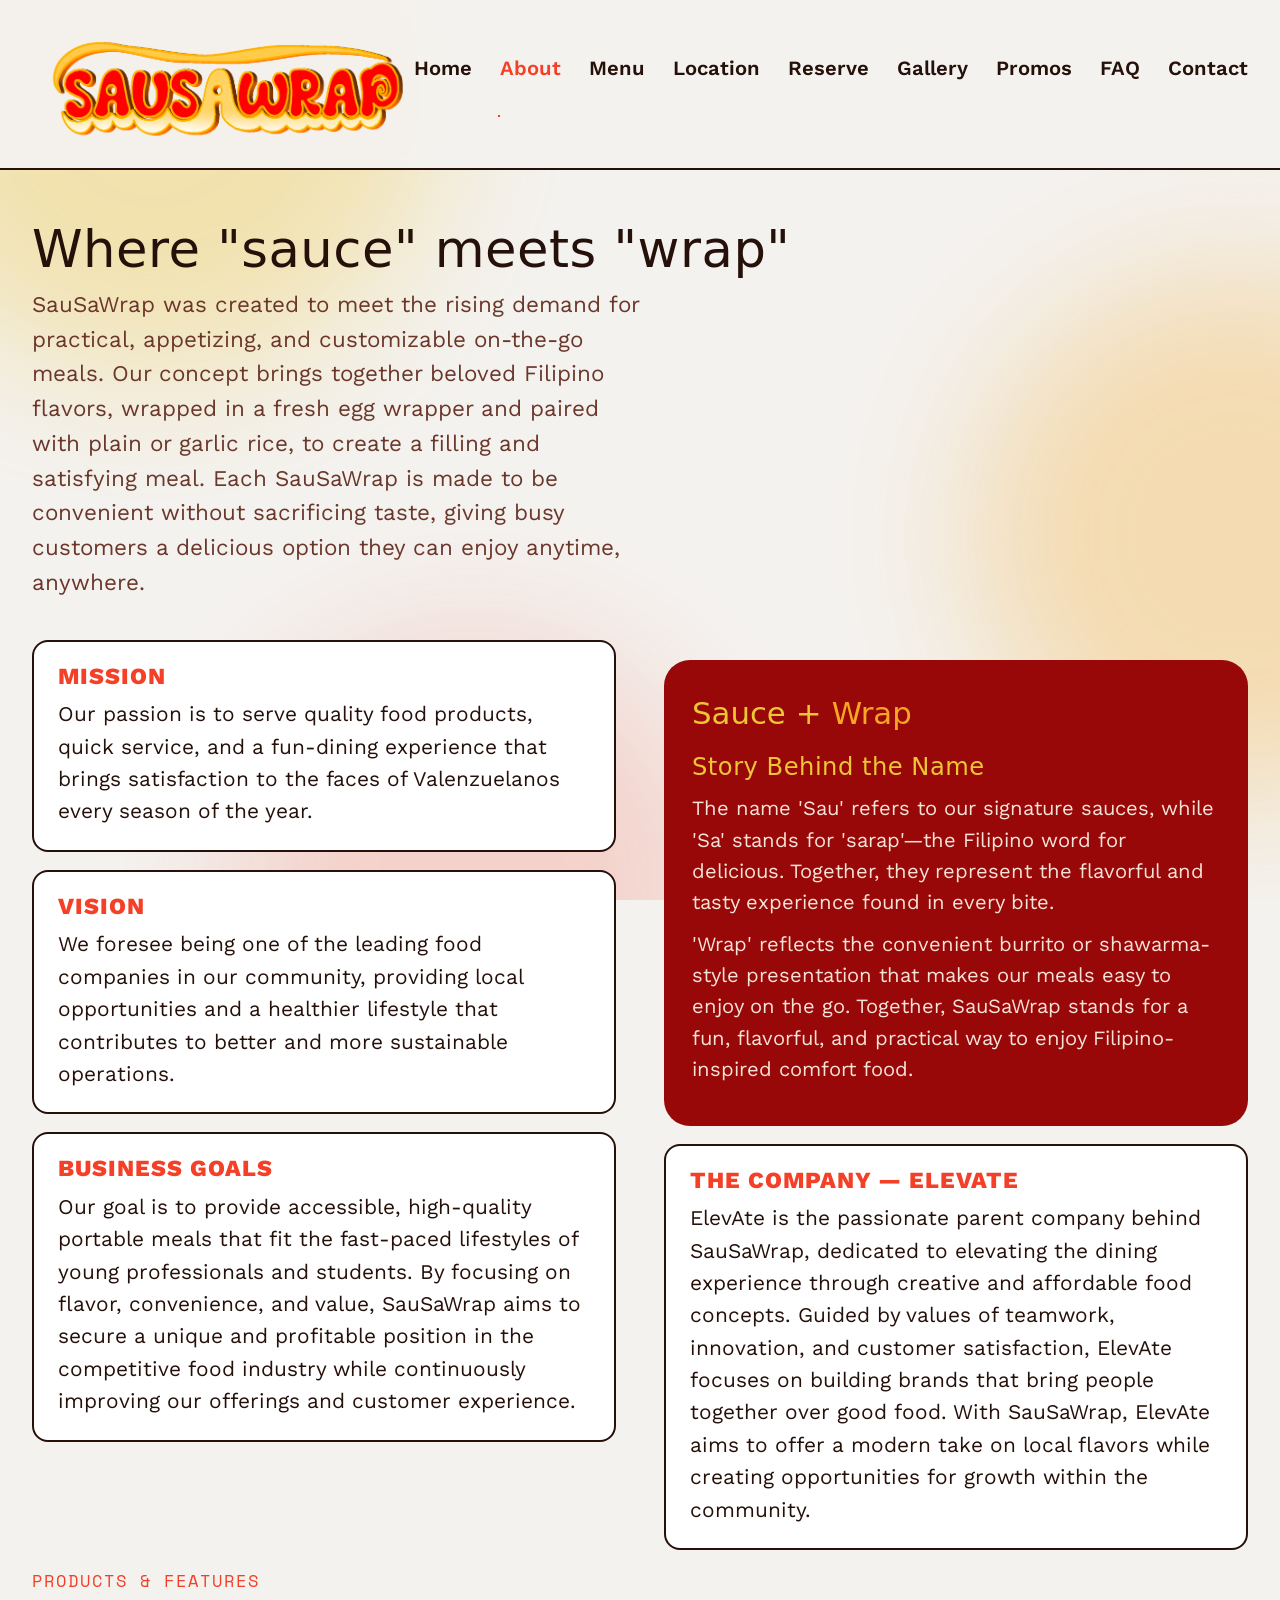
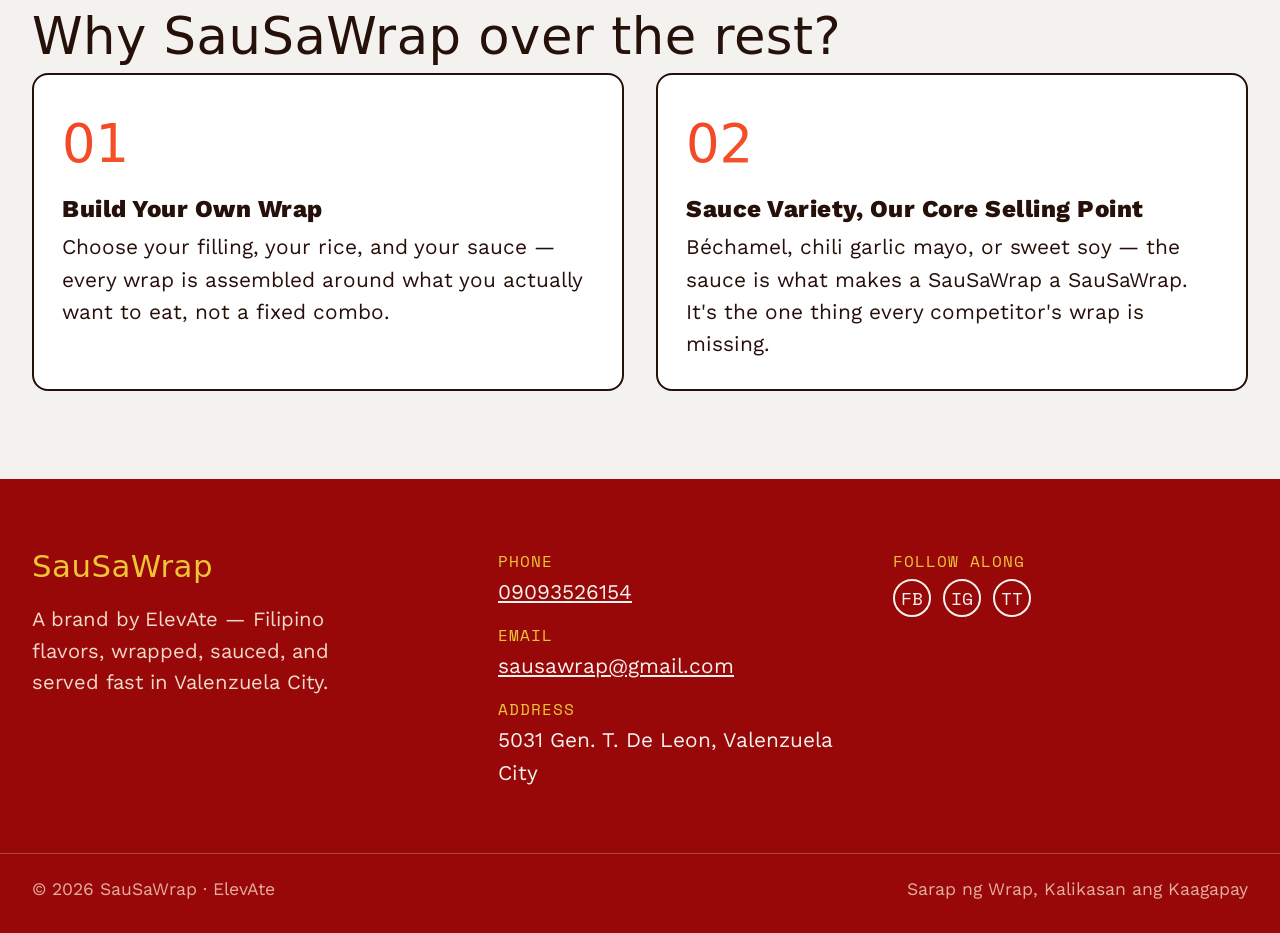
==== commit 53315ebe: "hays" ====
--- a/about.html
+++ b/about.html
@@ -19,7 +19,7 @@
 
 <header>
   <nav>
-    <a href="index.html#home" class="logo"><img src="assets/menu/logo.png" alt="SauSaWrap logo" style="height: 100px;"></a>
+    <a href="index.html#home" class="logo"><img src="assets/menu/logo.png" alt="SauSaWrap logo" style="height: 140px;"></a>
     <button class="nav-toggle" aria-label="Toggle menu" aria-expanded="false" id="navToggle">
       <span class="hamburger"><span></span><span></span><span></span></span>
     </button>
@@ -57,7 +57,7 @@
       </div>
       <div class="pillar">
         <h3>Business Goals</h3>
-        <p>To meet the increasing demand for convenient, affordable, high-quality portable meals — primarily for busy young professionals and students — with a customizable meal-to-go solution at an accessible price point, securing a unique position in the competitive food industry.</p>
+        <p>Our goal is to provide accessible, high-quality portable meals that fit the fast-paced lifestyles of young professionals and students. By focusing on flavor, convenience, and value, SauSaWrap aims to secure a unique and profitable position in the competitive food industry while continuously improving our offerings and customer experience.</p>
       </div>
     </div>
 
@@ -65,12 +65,12 @@
       <div class="name-story" data-reveal>
         <div class="name-diagram"><span class="sauce">Sauce</span><span class="plus">+</span><span class="wrapword">Wrap</span></div>
         <h3>Story Behind the Name</h3>
-        <p>"SauSa" highlights the flavorful sauces that enhance every meal, while "Wrap" reflects the convenient burrito or shawarma-style presentation. SauSaWrap transforms familiar Filipino comfort food into a portable meal — easy to eat anytime, anywhere.</p>
-        <p>It's street food innovation: delicious, affordable, and suited to busy lifestyles, blending taste, convenience, and Filipino culture in every bite.</p>
+        <p>The name 'Sau' refers to our signature sauces, while 'Sa' stands for 'sarap'—the Filipino word for delicious. Together, they represent the flavorful and tasty experience found in every bite.</p>
+        <p>'Wrap' reflects the convenient burrito or shawarma-style presentation that makes our meals easy to enjoy on the go. Together, SauSaWrap stands for a fun, flavorful, and practical way to enjoy Filipino-inspired comfort food.</p>
       </div>
       <div class="pillar" style="margin-top:18px;">
         <h3>The Company — ElevAte</h3>
-        <p>ElevAte is the company behind SauSaWrap, built to elevate the dining experience with creative, flavorful, and affordable food. It values innovation, customer satisfaction, teamwork, and sustainability — and aims to become a trusted local brand, especially among students and young professionals.</p>
+        <p>ElevAte is the passionate parent company behind SauSaWrap, dedicated to elevating the dining experience through creative and affordable food concepts. Guided by values of teamwork, innovation, and customer satisfaction, ElevAte focuses on building brands that bring people together over good food. With SauSaWrap, ElevAte aims to offer a modern take on local flavors while creating opportunities for growth within the community.</p>
       </div>
     </div>
   </div>
--- a/assets/css/style.css
+++ b/assets/css/style.css
@@ -20,7 +20,7 @@
   --shadow-color: var(--ink);
 }
 *{box-sizing:border-box;}
-html{scroll-behavior:smooth; background:var(--cream); font-size:19px;}
+html{scroll-behavior:smooth; background:var(--cream); font-size:22px;}
 @media (prefers-reduced-motion: reduce){
   html{scroll-behavior:auto;}
   *{animation-duration:0.001ms !important; animation-iteration-count:1 !important; transition-duration:0.001ms !important; scroll-behavior:auto !important;}
@@ -43,7 +43,7 @@
 .mono{font-family:'Space Mono', monospace;}
 a{color:inherit;}
 img,svg{display:block; max-width:100%;}
-.wrap{max-width:1320px; margin:0 auto; padding:0 18px;}
+.wrap{max-width:1560px; margin:0 auto; padding:0 32px;}
 section{padding:88px 0;}
 .eyebrow{
   font-family:'Space Mono', monospace;
@@ -102,12 +102,12 @@
 }
 header.scrolled{ box-shadow:0 4px 0 var(--ink); }
 nav{
-  max-width:1320px; margin:0 auto; padding:14px 18px;
+  max-width:1560px; margin:0 auto; padding:14px 32px;
   display:flex; align-items:center; justify-content:space-between;
 }
 .logo{
   display:flex; align-items:center; gap:10px;
-  font-family:'Taco Crispy', 'Bungee', system-ui, sans-serif; font-size:1.25rem; text-decoration:none;
+  font-family:'Taco Crispy', 'Bungee', system-ui, sans-serif; font-size:1.5rem; text-decoration:none;
 }
 .logo img{ transition:transform .3s ease; }
 .logo:hover img{ transform:rotate(-4deg) scale(1.05); }
@@ -190,7 +190,7 @@
 
 /* ---------- HERO ---------- */
 .hero{
-  padding:70px 0 60px;
+  padding-top:70px; padding-bottom:60px;
   display:grid; grid-template-columns:1.1fr 0.9fr; gap:48px; align-items:center;
   position:relative;
 }
@@ -211,7 +211,7 @@
 /* hero wrap illustration */
 .hero-art{position:relative; display:flex; justify-content:center;}
 .plate{
-  width:100%; max-width:460px; aspect-ratio:1/1; border-radius:50%;
+  width:100%; max-width:560px; aspect-ratio:1/1; border-radius:50%;
   background:radial-gradient(circle at 35% 30%, var(--paper), var(--cream) 70%);
   border:3px solid var(--ink); display:flex; align-items:center; justify-content:center;
   position:relative;
@@ -221,7 +221,7 @@
   content:""; position:absolute; inset:14px; border:2px dashed var(--line); border-radius:50%;
 }
 .hero-photo{
-  width:118%; max-width:540px; object-fit:contain;
+  width:118%; max-width:660px; object-fit:contain;
   filter:drop-shadow(0 16px 20px rgba(38,16,10,0.28));
   position:relative; z-index:1;
 }
@@ -313,7 +313,7 @@
   transition:transform .18s ease, box-shadow .18s ease;
 }
 .map-frame:hover{ transform:translate(-4px,-4px); box-shadow:6px 6px 0 var(--ink); }
-.map-frame iframe{ border-radius:calc(var(--radius) - 8px); max-width:100%; }
+.map-frame iframe{ border-radius:calc(var(--radius) - 8px); display:block; width:100%; height:420px; border:0; }
 .compass{width:120px; margin:0 auto 16px;}
 
 /* ---------- GALLERY ---------- */
@@ -352,12 +352,6 @@
 .gallery-note{margin-top:18px; font-size:0.88rem; color:var(--ink-soft);}
 
 /* ---------- PROMOTIONS ---------- */
-.promo-grid{display:grid; grid-template-columns:repeat(4,1fr); gap:18px; margin-bottom:36px;}
-@media (max-width:900px){.promo-grid{grid-template-columns:1fr 1fr;}}
-@media (max-width:520px){.promo-grid{grid-template-columns:1fr;}}
-.promo-card{border:2px solid var(--ink); border-radius:var(--radius); padding:20px; background:var(--paper); font-size:0.92rem; transition:transform .18s ease, box-shadow .18s ease;}
-.promo-card:hover{ transform:translate(-4px,-4px); box-shadow:6px 6px 0 var(--ink); }
-.promo-card strong{display:block; font-family:'Taco Crispy','Bungee',system-ui,sans-serif; font-size:0.95rem; margin-bottom:8px; font-weight:400; color:var(--strawberry);}
 .green-band{
   background:var(--raspberry); color:var(--paper); border-radius:var(--radius-lg); padding:32px 28px;
   display:grid; grid-template-columns:auto 1fr; gap:22px; align-items:center;
@@ -470,9 +464,9 @@
 /* ---------- PROMO CAROUSEL ---------- */
 .promo-carousel-container {
   position: relative;
-  max-width: 1240px;
+  max-width: 1440px;
   margin: 0 auto;
-  padding: 0 56px;
+  padding: 0 44px;
 }
 .promo-carousel-viewport {
   overflow: hidden;
@@ -486,20 +480,20 @@
   will-change: transform;
 }
 .promo-slide {
-  flex: 0 0 230px;
+  flex: 0 0 280px;
   cursor: pointer;
   transform: scale(0.82);
   opacity: 0.55;
   transition: transform 0.5s ease, opacity 0.5s ease;
 }
 .promo-slide.active {
-  transform: scale(1.22);
+  transform: scale(1.25);
   opacity: 1;
   z-index: 2;
 }
 @media (max-width: 600px) {
-  .promo-slide { flex-basis: 165px; }
-  .promo-carousel-container { padding: 0 44px; }
+  .promo-slide { flex-basis: 190px; }
+  .promo-carousel-container { padding: 0 40px; }
 }
 .promo-slide img {
   display: block;
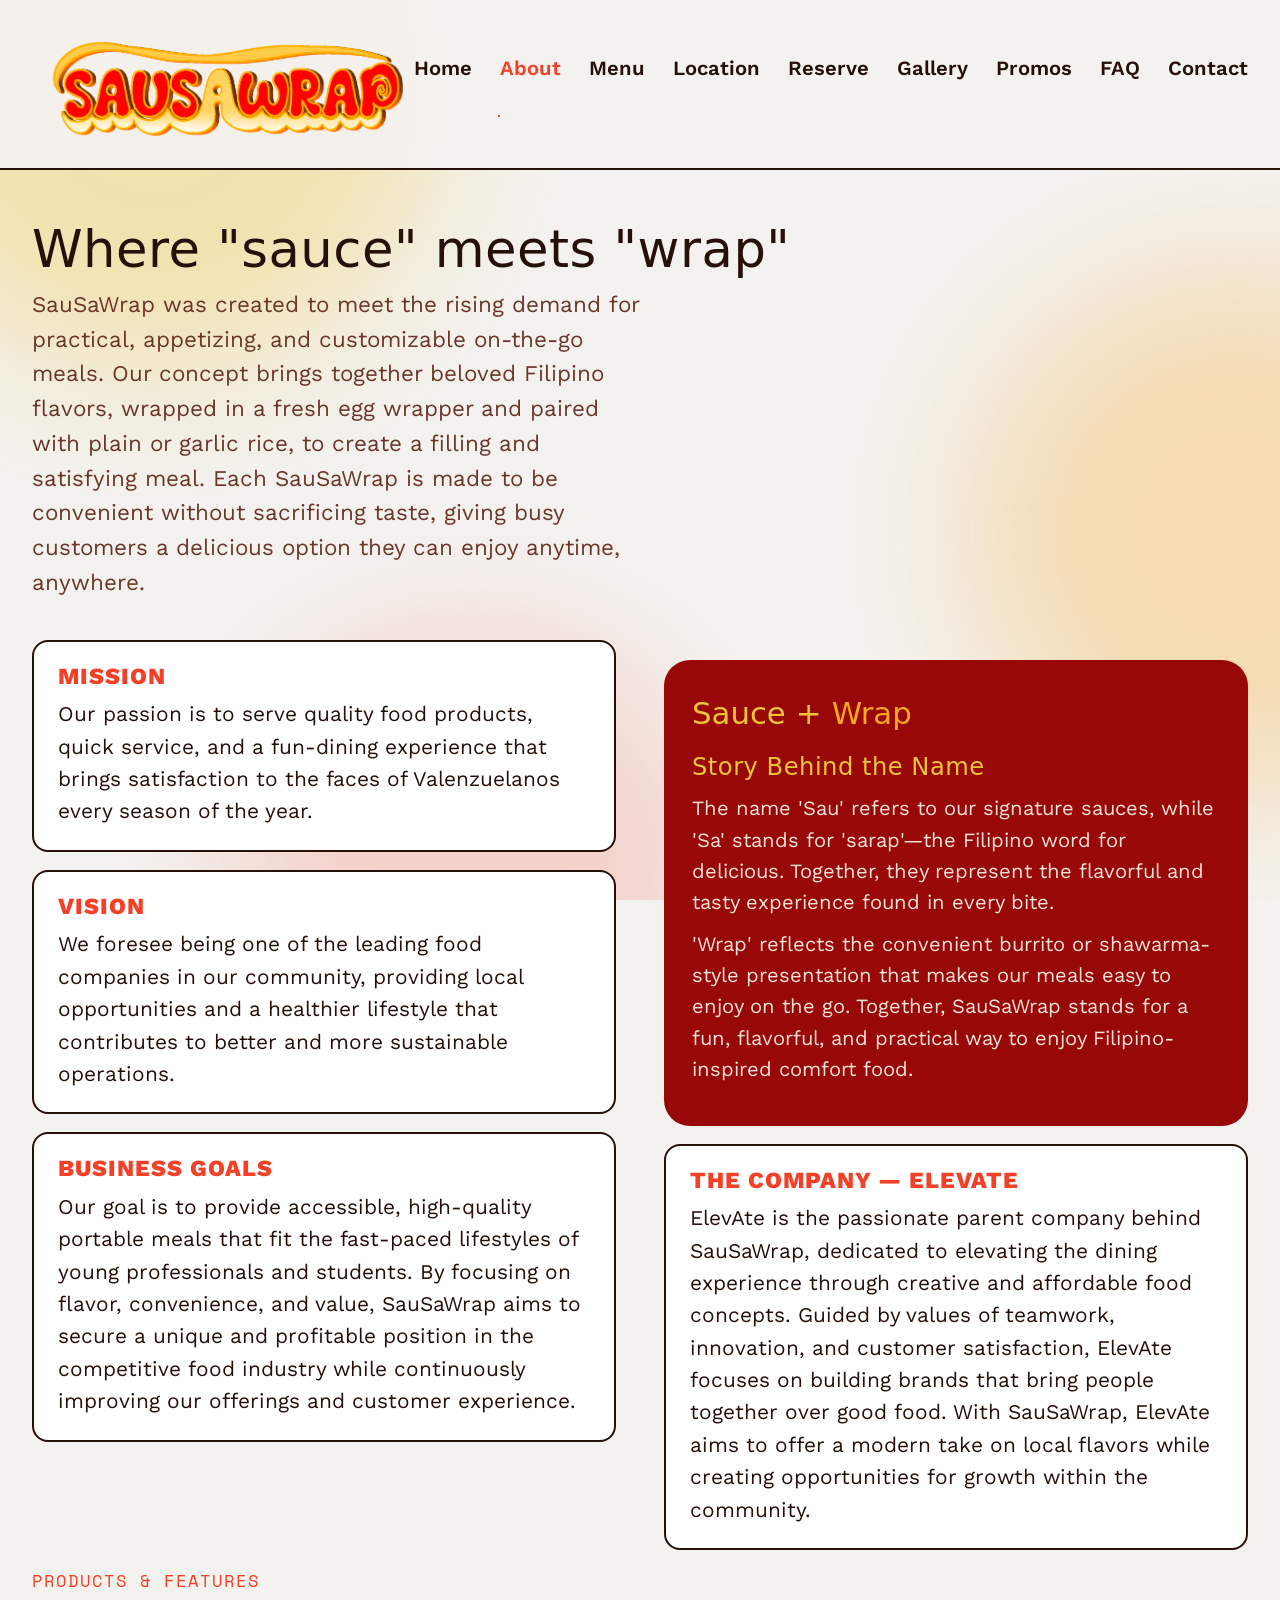
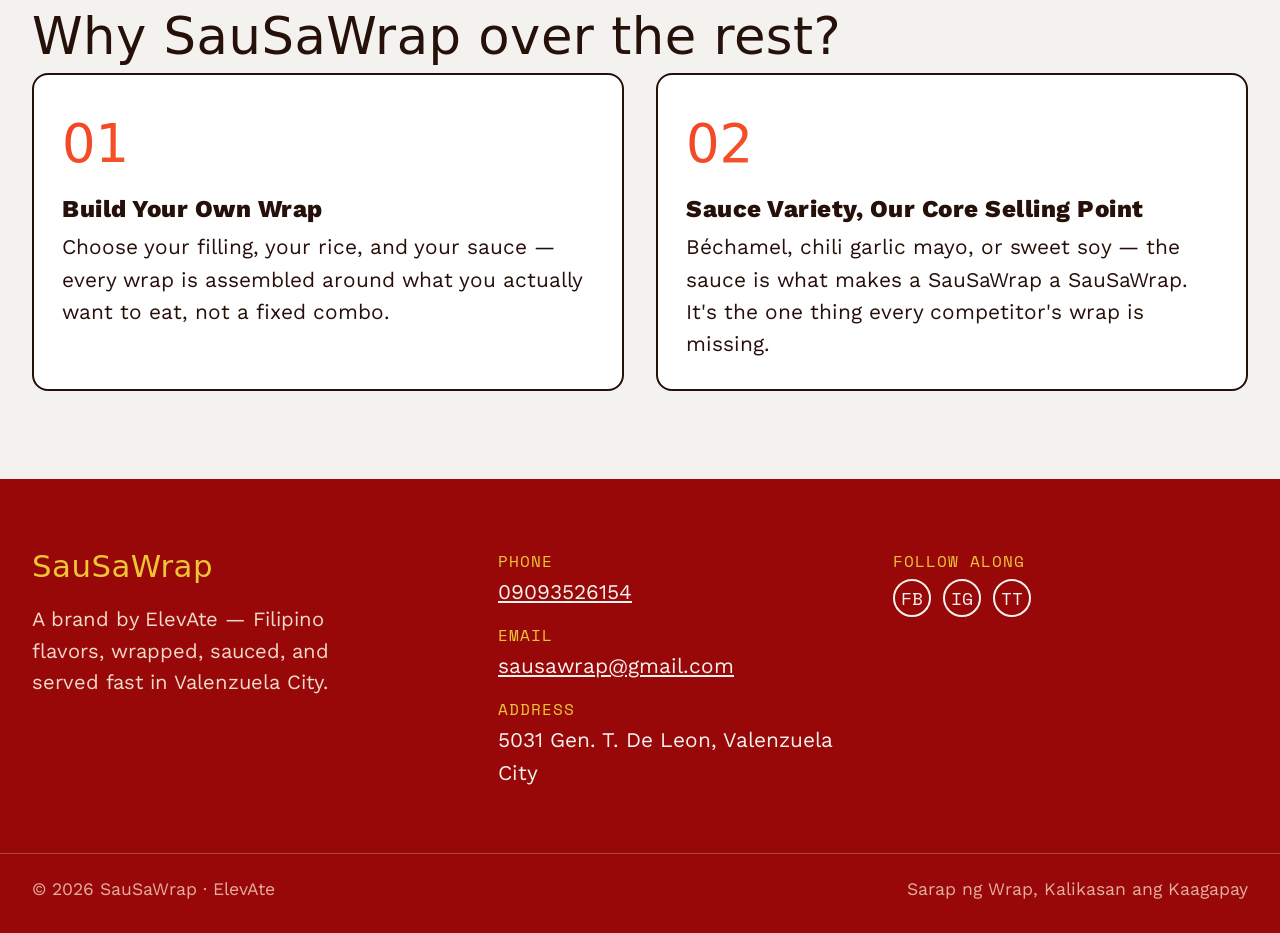
==== commit a9ccaa5a: "mobile" ====
--- a/about.html
+++ b/about.html
@@ -19,7 +19,7 @@
 
 <header>
   <nav>
-    <a href="index.html#home" class="logo"><img src="assets/menu/logo.png" alt="SauSaWrap logo" style="height: 140px;"></a>
+    <a href="index.html#home" class="logo"><img src="assets/menu/logo.png" class="logo-img" alt="SauSaWrap logo"></a>
     <button class="nav-toggle" aria-label="Toggle menu" aria-expanded="false" id="navToggle">
       <span class="hamburger"><span></span><span></span><span></span></span>
     </button>
--- a/assets/css/style.css
+++ b/assets/css/style.css
@@ -96,7 +96,6 @@
 header{
   position:sticky; top:0; z-index:50;
   background:rgba(244,242,239,0.96);
-  backdrop-filter:blur(6px);
   border-bottom:2px solid var(--ink);
   transition:box-shadow .3s ease;
 }
@@ -267,6 +266,46 @@
 .ticket-row .price{font-family:'Space Mono',monospace; font-weight:700; white-space:nowrap; color:var(--strawberry);}
 .ticket p.desc{font-size:0.9rem; color:var(--ink-soft); margin:2px 0 0;}
 
+/* ---------- MENU PAGE ---------- */
+.menu-intro{display:grid; grid-template-columns:1.4fr 0.6fr; gap:48px; align-items:center; margin-bottom:6px;}
+.menu-intro .section-sub{margin-bottom:0;}
+.menu-hero{
+  width:100%; max-width:360px; justify-self:end; display:block; aspect-ratio:1/1; object-fit:cover;
+  border:2px solid var(--ink); border-radius:var(--radius-lg);
+  box-shadow:8px 8px 0 var(--ink); background:var(--cream);
+}
+.menu-tabs-label{
+  font-family:'Space Mono',monospace; font-weight:700; text-transform:uppercase;
+  letter-spacing:2px; font-size:0.72rem; color:var(--strawberry);
+  display:flex; align-items:center; gap:16px; margin:56px 0 28px;
+}
+.menu-tabs-label::after{content:""; flex:1; height:2px; background:var(--line);}
+.menu-grid{display:grid; grid-template-columns:repeat(3,1fr); gap:38px 26px;}
+.ticket-photo{
+  display:block; width:100%; aspect-ratio:4/3; object-fit:cover;
+  /* square frame for the tall drink shots */
+  border:2px solid var(--ink); border-radius:2px; margin:0 0 18px;
+  background:var(--cream) center/cover no-repeat;
+}
+.ticket-photo.square{aspect-ratio:1/1;}
+.ticket-photo.product{
+  object-fit:contain; background:var(--paper); padding:14px;
+}
+@media (max-width:1000px){
+  /* keep the intro side by side, just shrink the photo — stacking it here
+     left a dead block of space beside the picture */
+  .menu-grid{grid-template-columns:1fr 1fr;}
+  .menu-intro{gap:30px;}
+  .menu-hero{max-width:270px;}
+}
+@media (max-width:700px){
+  .menu-intro{grid-template-columns:1fr; gap:22px;}
+  .menu-hero{max-width:min(100%, 380px); justify-self:start;}
+}
+@media (max-width:600px){
+  .menu-grid{grid-template-columns:1fr;}
+}
+
 /* ---------- ABOUT ---------- */
 .about-grid{display:grid; grid-template-columns:1fr 1fr; gap:48px;}
 @media (max-width:880px){.about-grid{grid-template-columns:1fr;}}
@@ -349,6 +388,12 @@
 .g-tile.store{background:repeating-linear-gradient(45deg, var(--paper), var(--paper) 12px, var(--cream) 12px, var(--cream) 24px);}
 .g-tile.food{background:radial-gradient(circle at 50% 40%, #fff 0%, var(--mango) 45%, var(--paper) 100%);}
 .g-tile.customer{background:linear-gradient(160deg, var(--raspberry), var(--paper));}
+.g-tile img{position:absolute; inset:0; width:100%; height:100%; object-fit:cover;}
+.g-tile.has-photo span.label{
+  position:absolute; left:10px; bottom:10px; z-index:1;
+  background:var(--paper); color:var(--ink); border:2px solid var(--ink);
+  border-radius:999px; padding:4px 10px;
+}
 .gallery-note{margin-top:18px; font-size:0.88rem; color:var(--ink-soft);}
 
 /* ---------- PROMOTIONS ---------- */
@@ -401,7 +446,7 @@
   display:block; font-family:'Space Mono',monospace; text-transform:uppercase; letter-spacing:1px;
   font-size:0.72rem; color:var(--ink-soft); margin-bottom:8px;
 }
-.field input[type="text"], .field input[type="tel"], .field input[type="date"], .field select{
+.field input[type="text"], .field input[type="tel"], .field input[type="email"], .field input[type="date"], .field select{
   width:100%; font-family:'Work Sans',sans-serif; font-size:1rem; color:var(--ink);
   border:2px solid var(--ink); border-radius:var(--radius); padding:12px 14px;
   background:var(--paper);
@@ -439,6 +484,24 @@
 .res-status.error{color:var(--strawberry);}
 .res-note{font-size:0.85rem; color:var(--ink-soft); margin:10px 0 0;}
 .btn:disabled{opacity:0.6; cursor:wait; transform:none !important; box-shadow:0 0 0 var(--ink) !important;}
+
+/* ---------- TOAST ---------- */
+.toast{
+  position:fixed; top:24px; left:50%; z-index:200;
+  display:flex; align-items:center; gap:10px; max-width:min(90vw,420px);
+  background:var(--ink); color:var(--cream); border:2px solid var(--ink); border-radius:var(--radius);
+  padding:14px 20px; font-size:0.9rem; font-weight:600; line-height:1.35;
+  box-shadow:6px 6px 0 var(--strawberry);
+  opacity:0; pointer-events:none;
+  transform:translate(-50%,-16px);
+  transition:opacity .3s ease, transform .3s ease;
+}
+.toast.show{ opacity:1; transform:translate(-50%,0); pointer-events:auto; }
+.toast.error{ background:var(--strawberry); box-shadow:6px 6px 0 var(--ink); }
+.toast .toast-icon{
+  flex:none; width:22px; height:22px; border-radius:50%; background:rgba(255,255,255,0.18);
+  display:flex; align-items:center; justify-content:center; font-size:0.85rem;
+}
 
 /* ---------- CONTACT / FOOTER ---------- */
 footer{background:var(--raspberry); color:var(--cream); padding:70px 0 30px; margin-top:88px; position:relative;}
@@ -532,3 +595,169 @@
   border:none; padding:0;
 }
 .carousel-dot.active { background: var(--strawberry); transform:scale(1.2); }
+
+/* ---------- ZOOMABLE PHOTOS + LIGHTBOX ---------- */
+body.lb-open{ overflow:hidden; }
+.zoomable{ cursor:zoom-in; }
+.zoomable:active{ transform:scale(0.97); }
+img.ticket-photo.zoomable{ transition:transform .18s ease, box-shadow .18s ease; }
+img.ticket-photo.zoomable:hover{ transform:rotate(-1deg) scale(1.02); box-shadow:5px 5px 0 var(--yuzu); }
+.menu-hero.zoomable{ transition:transform .2s ease, box-shadow .2s ease; }
+.menu-hero.zoomable:hover{ transform:translate(-3px,-3px) rotate(1deg); box-shadow:11px 11px 0 var(--strawberry); }
+.g-tile.has-photo.zoomable::after{
+  content:"TAP TO ZOOM"; position:absolute; right:10px; bottom:10px; z-index:2;
+  font-family:'Space Mono',monospace; font-size:0.6rem; letter-spacing:1px;
+  background:var(--yuzu); color:var(--ink); border:2px solid var(--ink); border-radius:999px;
+  padding:4px 9px; opacity:0; transform:translateY(6px) rotate(-3deg);
+  transition:opacity .18s ease, transform .18s ease; pointer-events:none;
+}
+.g-tile.has-photo.zoomable:hover::after,
+.g-tile.has-photo.zoomable:focus-visible::after{ opacity:1; transform:translateY(0) rotate(-3deg); }
+.g-tile.has-photo.zoomable:hover img{ transform:scale(1.05); }
+.g-tile.has-photo.zoomable img{ transition:transform .35s ease; }
+.g-tile.has-photo.zoomable:active{ transform:translate(-2px,-2px) scale(0.99); }
+
+.lightbox{
+  position:fixed; inset:0; z-index:200; display:none;
+  align-items:center; justify-content:center; padding:40px 20px;
+  background:rgba(38,16,10,0.82); backdrop-filter:blur(4px);
+}
+.lightbox.open{ display:flex; animation:lb-fade .18s ease; }
+@keyframes lb-fade{ from{opacity:0;} to{opacity:1;} }
+.lb-figure{ margin:0; max-width:min(1100px, 92vw); display:flex; flex-direction:column; align-items:center; gap:16px; }
+.lb-img{
+  display:block; max-width:100%; max-height:74vh; object-fit:contain;
+  background:var(--paper); border:3px solid var(--ink); border-radius:var(--radius);
+  box-shadow:10px 10px 0 var(--strawberry);
+}
+.lb-cap{
+  display:flex; align-items:center; gap:12px; flex-wrap:wrap; justify-content:center;
+  background:var(--paper); border:2px solid var(--ink); border-radius:999px; padding:8px 18px;
+  font-family:'Work Sans',sans-serif; font-weight:700; font-size:0.85rem; color:var(--ink);
+}
+.lb-count{ font-family:'Space Mono',monospace; font-size:0.72rem; color:var(--strawberry); }
+.lb-btn{
+  position:absolute; background:var(--paper); border:2px solid var(--ink); border-radius:50%;
+  width:52px; height:52px; font-size:1.5rem; line-height:1; cursor:pointer; color:var(--ink);
+  display:flex; align-items:center; justify-content:center;
+  transition:transform .18s ease, background .18s ease;
+}
+.lb-btn:hover{ background:var(--yuzu); transform:scale(1.1); }
+.lb-close{ top:20px; right:20px; }
+.lb-prev{ left:20px; top:50%; transform:translateY(-50%); }
+.lb-next{ right:20px; top:50%; transform:translateY(-50%); }
+.lb-prev:hover,.lb-next:hover{ transform:translateY(-50%) scale(1.1); }
+.lightbox.solo .lb-nav{ display:none; }
+.lb-figure.pop{ animation:lb-pop .28s cubic-bezier(.2,1.3,.4,1); }
+.lb-figure.from-right{ animation:lb-in-right .26s ease; }
+.lb-figure.from-left{ animation:lb-in-left .26s ease; }
+@keyframes lb-pop{ from{ transform:scale(0.88) rotate(-2deg); opacity:0; } to{ transform:scale(1) rotate(0); opacity:1; } }
+@keyframes lb-in-right{ from{ transform:translateX(40px); opacity:0; } to{ transform:translateX(0); opacity:1; } }
+@keyframes lb-in-left{ from{ transform:translateX(-40px); opacity:0; } to{ transform:translateX(0); opacity:1; } }
+@media (max-width:600px){
+  .lb-btn{ width:44px; height:44px; }
+  .lb-prev{ left:8px; } .lb-next{ right:8px; } .lb-close{ top:10px; right:10px; }
+}
+@media (prefers-reduced-motion:reduce){
+  .lb-figure.pop, .lb-figure.from-right, .lb-figure.from-left{ animation:none; }
+  .zoomable:active, .g-tile.has-photo.zoomable:hover img,
+  img.ticket-photo.zoomable:hover, .menu-hero.zoomable:hover{ transform:none; }
+}
+
+/* ---------- HOMEPAGE INTRO (plate drops in, then rolls off right) ---------- */
+body.intro-lock{ overflow:hidden; }
+.intro-veil{
+  position:fixed; inset:0; z-index:300; overflow:hidden;
+  background:radial-gradient(circle at 50% 45%, var(--paper), var(--cream) 70%);
+  animation:intro-veil-out .4s ease 1.3s forwards;
+}
+.intro-plate{
+  position:absolute; left:50%; top:46%; width:min(66vw, 440px); aspect-ratio:1/1;
+  border-radius:50%; border:3px solid var(--ink);
+  background:radial-gradient(circle at 35% 30%, var(--paper), var(--cream) 70%);
+  display:flex; align-items:center; justify-content:center;
+  transform:translate(-50%,-230%);
+  animation:intro-drop-roll 1.8s forwards;
+}
+.intro-plate::after{
+  content:""; position:absolute; inset:14px; border:2px dashed var(--line); border-radius:50%;
+}
+.intro-plate img{ width:118%; object-fit:contain; position:relative; z-index:1; }
+.intro-shadow{
+  position:absolute; left:50%; top:46%; width:min(52vw, 340px); height:26px;
+  margin-top:min(33vw, 222px); border-radius:50%;
+  background:rgba(38,16,10,0.18); filter:blur(7px);
+  transform:translate(-50%,-50%) scaleX(0.2); opacity:0;
+  animation:intro-shadow 1.8s forwards;
+}
+@keyframes intro-drop-roll{
+  0%   { transform:translate(-50%,-230%) rotate(-28deg); animation-timing-function:cubic-bezier(.5,.02,.78,.5); }
+  20%  { transform:translate(-50%,-50%) rotate(0deg); animation-timing-function:ease-out; }
+  26%  { transform:translate(-50%,-43%) rotate(2deg) scale(1.08,0.9); animation-timing-function:ease-out; }
+  34%  { transform:translate(-50%,-66%) rotate(9deg) scale(0.97,1.05); animation-timing-function:ease-in; }
+  42%  { transform:translate(-50%,-50%) rotate(16deg) scale(1); animation-timing-function:cubic-bezier(.4,0,.75,1); }
+  100% { transform:translate(calc(-50% + 130vw),-50%) rotate(790deg); }
+}
+@keyframes intro-shadow{
+  0%   { opacity:0; transform:translate(-50%,-50%) scaleX(0.25); }
+  20%  { opacity:1; transform:translate(-50%,-50%) scaleX(1.1); animation-timing-function:ease-out; }
+  34%  { opacity:.45; transform:translate(-50%,-50%) scaleX(0.75); animation-timing-function:ease-in; }
+  42%  { opacity:1; transform:translate(-50%,-50%) scaleX(1); animation-timing-function:cubic-bezier(.4,0,.75,1); }
+  100% { opacity:0; transform:translate(calc(-50% + 130vw),-50%) scaleX(1); }
+}
+@keyframes intro-veil-out{ to{ opacity:0; visibility:hidden; } }
+@media (prefers-reduced-motion:reduce){ .intro-veil{ display:none; } }
+
+/* ---------- RESPONSIVE / MOBILE ---------- */
+.logo-img{ height:140px; }
+/* keep in-page anchors clear of the sticky header */
+[id]{ scroll-margin-top:96px; }
+
+@media (max-width:1100px){
+  html{ font-size:20px; }
+  .logo-img{ height:112px; }
+}
+
+@media (max-width:820px){
+  html{ font-size:18px; }
+  .wrap{ padding:0 22px; }
+  section{ padding:56px 0; }
+  nav{ padding:10px 22px; }
+  .logo-img{ height:80px; }
+  [id]{ scroll-margin-top:80px; }
+  .section-sub{ margin-bottom:28px; }
+  .hero p.tagline{ font-size:1.02rem; }
+  .cta-row .btn{ flex:1 1 auto; justify-content:center; }
+  /* comfortable tap targets */
+  .nav-links a{ padding:15px 24px; }
+  .social-row a{ width:44px; height:44px; }
+  .jump-nav a, .chip{ padding:10px 16px; }
+  .faq-q{ padding-top:16px; padding-bottom:16px; }
+  /* 16px+ keeps iOS from zooming in on focus */
+  .field input[type="text"], .field input[type="tel"], .field input[type="email"],
+  .field input[type="date"], .field select, .slot{ font-size:16px; }
+  .slot{ padding:14px 6px; }
+}
+
+@media (max-width:520px){
+  html{ font-size:17px; }
+  .wrap{ padding:0 18px; }
+  section{ padding:44px 0; }
+  nav{ padding:8px 18px; }
+  .logo-img{ height:62px; }
+  [id]{ scroll-margin-top:66px; }
+  .section-title{ font-size:clamp(1.6rem,7vw,2.1rem); }
+  .btn{ padding:13px 20px; font-size:0.86rem; }
+  .cta-row{ gap:10px; }
+  .fine{ justify-content:flex-start; }
+  .footer-grid{ gap:26px; }
+}
+
+/* Touch devices get no hover, so surface the zoom hint and drop hover-only motion */
+@media (hover:none){
+  .g-tile.has-photo.zoomable::after{ opacity:1; transform:translateY(0) rotate(-3deg); }
+  .g-tile.has-photo.zoomable:hover img{ transform:none; }
+  img.ticket-photo.zoomable:hover{ transform:none; box-shadow:none; }
+  .menu-hero.zoomable:hover{ transform:none; box-shadow:8px 8px 0 var(--ink); }
+  .ticket:hover, .g-tile:hover, .pillar:hover, .why-card:hover{ transform:none; }
+}
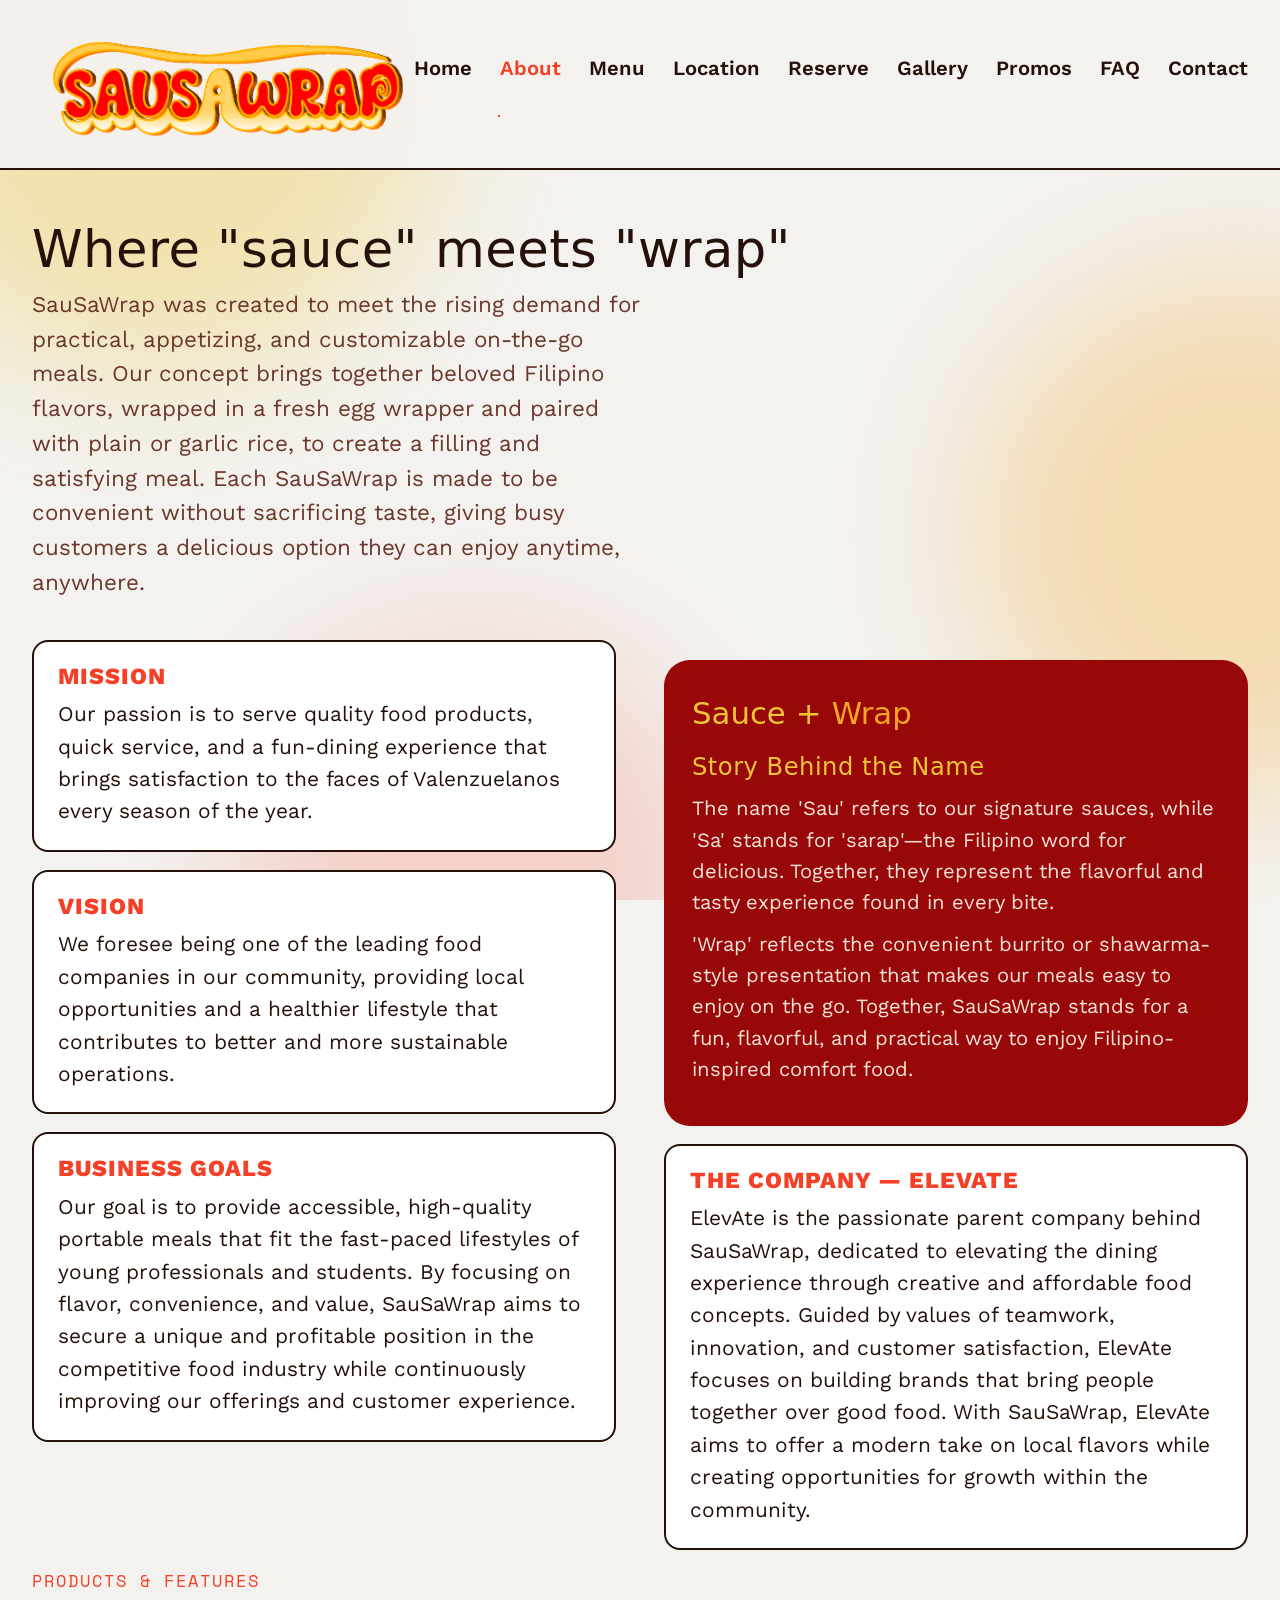
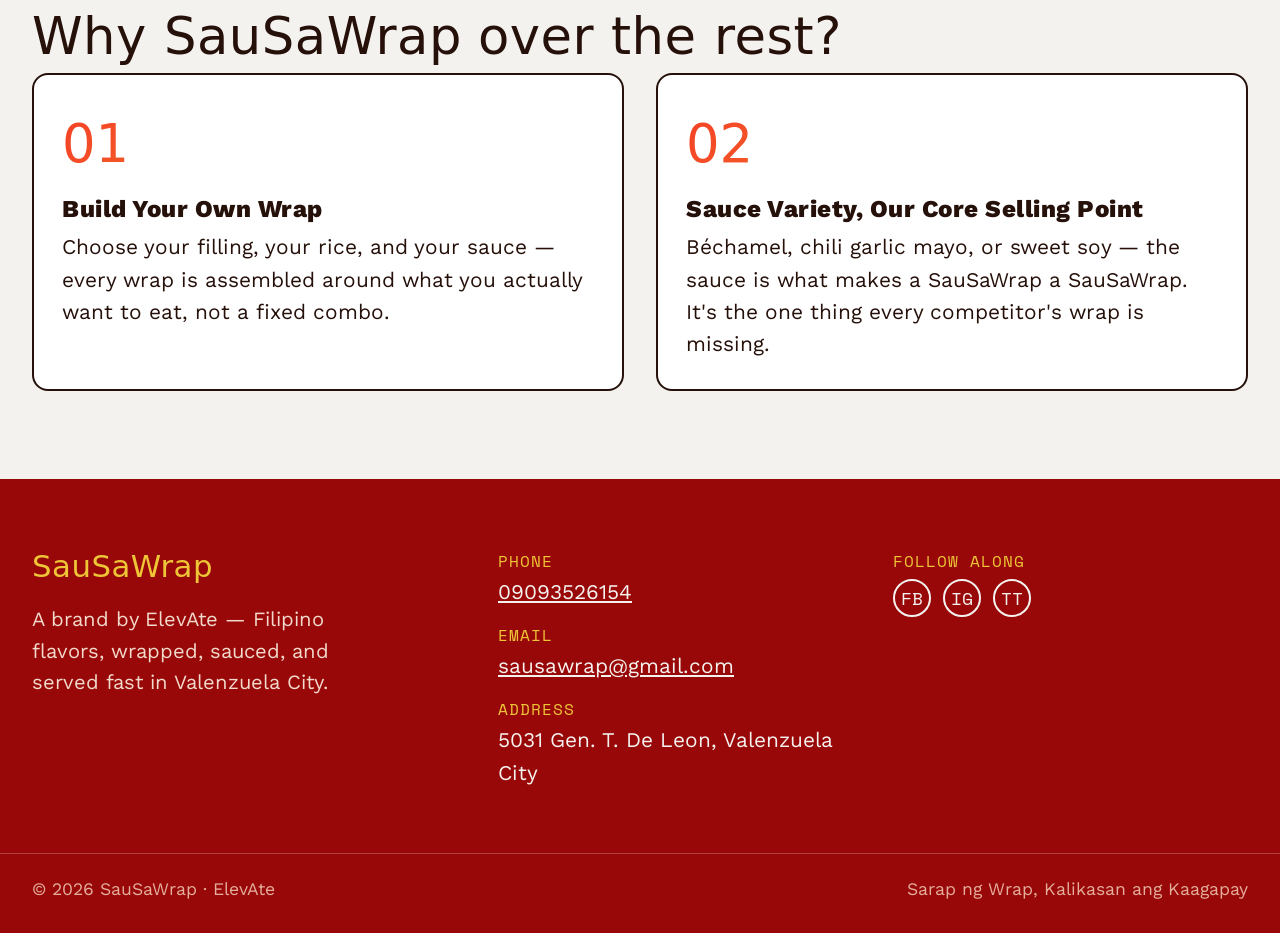
==== commit ecad2838: "animations" ====
--- a/about.html
+++ b/about.html
@@ -62,7 +62,7 @@
     </div>
 
     <div>
-      <div class="name-story" data-reveal>
+      <div class="name-story" data-reveal="left">
         <div class="name-diagram"><span class="sauce">Sauce</span><span class="plus">+</span><span class="wrapword">Wrap</span></div>
         <h3>Story Behind the Name</h3>
         <p>The name 'Sau' refers to our signature sauces, while 'Sa' stands for 'sarap'—the Filipino word for delicious. Together, they represent the flavorful and tasty experience found in every bite.</p>
@@ -80,7 +80,7 @@
 <section id="why-us" class="wrap">
   <p class="eyebrow">Products &amp; Features</p>
   <h2 class="section-title">Why SauSaWrap over the rest?</h2>
-  <div class="why-grid" data-reveal-group>
+  <div class="why-grid" data-reveal-group="pop">
     <div class="why-card">
       <p class="num">01</p>
       <h3 style="font-family:'Work Sans'; font-size:1.1rem; font-weight:800; margin:0 0 8px;">Build Your Own Wrap</h3>
--- a/assets/css/style.css
+++ b/assets/css/style.css
@@ -90,7 +90,13 @@
   transition:opacity .6s ease, transform .6s ease;
   transition-delay: min(calc(var(--i,0) * 70ms), 480ms);
 }
-.js-ready [data-reveal].in-view{ opacity:1; transform:translateY(0); }
+/* directional variants: data-reveal="left" | "right" | "pop" (default is up) */
+.js-ready [data-reveal="left"]{ transform:translateX(-40px); }
+.js-ready [data-reveal="right"]{ transform:translateX(40px); }
+.js-ready [data-reveal="pop"]{ transform:scale(.9) rotate(-2deg); transition-timing-function:cubic-bezier(.2,1.3,.4,1), cubic-bezier(.2,1.3,.4,1); }
+.js-ready [data-reveal="words"]{ opacity:1; transform:none; } /* headline splits animate their words instead */
+.js-ready [data-reveal].in-view{ opacity:1; transform:none; }
+/* once revealed, JS drops data-reveal so hover transforms on cards take over again */
 
 /* ---------- NAV ---------- */
 header{
@@ -108,17 +114,24 @@
   display:flex; align-items:center; gap:10px;
   font-family:'Taco Crispy', 'Bungee', system-ui, sans-serif; font-size:1.5rem; text-decoration:none;
 }
-.logo img{ transition:transform .3s ease; }
+.logo img{ transition:transform .3s ease; animation:logo-wiggle .7s ease .25s; }
 .logo:hover img{ transform:rotate(-4deg) scale(1.05); }
+@keyframes logo-wiggle{
+  0%,100%{ transform:rotate(0); }
+  25%{ transform:rotate(-6deg) scale(1.04); }
+  55%{ transform:rotate(4deg) scale(1.02); }
+  80%{ transform:rotate(-1.5deg); }
+}
 .logo .dot{width:10px; height:10px; border-radius:50%; background:var(--strawberry); display:inline-block;}
 .nav-links{display:flex; gap:26px; list-style:none; margin:0; padding:0; font-size:0.92rem; font-weight:600;}
 .nav-links a{text-decoration:none; padding:6px 2px; position:relative;}
 .nav-links a::after{
   content:""; position:absolute; left:0; right:0; bottom:0; height:2px;
-  background:var(--strawberry); transform:scaleX(0); transform-origin:left;
+  background:var(--strawberry); transform:scaleX(0); transform-origin:right;
   transition:transform .25s ease;
 }
-.nav-links a:hover::after{ transform:scaleX(1); }
+/* origin flips so the line draws in from the left and retreats out the right */
+.nav-links a:hover::after{ transform:scaleX(1); transform-origin:left; }
 .nav-links a.current{color:var(--strawberry);}
 .nav-links a.current::after{ transform:scaleX(1); }
 .nav-toggle{
@@ -153,6 +166,8 @@
     z-index:60;
   }
   .nav-links.open{transform:translateX(0);}
+  .nav-links li{ opacity:0; transform:translateX(24px); transition:opacity .3s ease, transform .3s ease; }
+  .nav-links.open li{ opacity:1; transform:translateX(0); transition-delay:calc(90ms + var(--n,0) * 45ms); }
   .nav-links a{display:block; padding:16px 24px; border-bottom:1px solid var(--line);}
   .nav-links a::after{display:none;}
   .nav-toggle{display:flex; position:relative; z-index:70;}
@@ -182,7 +197,7 @@
 }
 .btn:hover{ transform:translate(-3px,-3px); box-shadow:5px 5px 0 var(--ink); }
 .btn:hover::before{ left:125%; }
-.btn:active{ transform:translate(0,0); box-shadow:0 0 0 var(--ink); }
+.btn:active{ transform:translate(2px,2px); box-shadow:0 0 0 var(--ink); transition-duration:.06s; }
 .btn-primary{background:var(--strawberry); color:var(--paper); border-color:var(--ink);}
 .btn-outline{background:transparent; color:var(--ink);}
 .btn-outline:hover{ background:var(--ink); color:var(--cream); }
@@ -195,7 +210,7 @@
 }
 @media (max-width:900px){.hero{grid-template-columns:1fr;}}
 .hero h1{font-size:clamp(2.6rem,6vw,4.2rem); margin:0 0 18px;}
-.hero h1 span{ background:linear-gradient(135deg, var(--strawberry), var(--mango)); -webkit-background-clip:text; background-clip:text; color:transparent; }
+.hero h1 .accent{ background:linear-gradient(135deg, var(--strawberry), var(--mango)); -webkit-background-clip:text; background-clip:text; color:transparent; }
 .hero p.tagline{font-size:1.15rem; color:var(--ink-soft); max-width:480px; margin:0 0 28px;}
 .highlights{display:flex; gap:14px; flex-wrap:wrap; margin:30px 0 34px;}
 .chip{
@@ -223,6 +238,11 @@
   width:118%; max-width:660px; object-fit:contain;
   filter:drop-shadow(0 16px 20px rgba(38,16,10,0.28));
   position:relative; z-index:1;
+  animation:kenburns 14s ease-in-out infinite alternate; /* slow drift inside the bobbing plate */
+}
+@keyframes kenburns{
+  from{ transform:scale(1) translate(0,0); }
+  to{ transform:scale(1.05) translate(-1.5%,1%); }
 }
 @keyframes bob{
   0%,100%{ transform:translateY(0) rotate(0deg); }
@@ -390,9 +410,20 @@
 .g-tile.customer{background:linear-gradient(160deg, var(--raspberry), var(--paper));}
 .g-tile img{position:absolute; inset:0; width:100%; height:100%; object-fit:cover;}
 .g-tile.has-photo span.label{
-  position:absolute; left:10px; bottom:10px; z-index:1;
+  position:absolute; left:10px; bottom:10px; z-index:2;
   background:var(--paper); color:var(--ink); border:2px solid var(--ink);
   border-radius:999px; padding:4px 10px;
+  transition:transform .25s cubic-bezier(.2,1.3,.4,1), background .2s ease, color .2s ease;
+}
+/* dark scrim slides up under the caption on hover */
+.g-tile.has-photo::before{
+  content:""; position:absolute; left:0; right:0; bottom:0; height:48%; z-index:1;
+  background:linear-gradient(to top, rgba(38,16,10,0.6), transparent);
+  transform:translateY(100%); transition:transform .3s ease; pointer-events:none;
+}
+.g-tile.has-photo:hover::before, .g-tile.has-photo:focus-visible::before{ transform:translateY(0); }
+.g-tile.has-photo:hover span.label, .g-tile.has-photo:focus-visible span.label{
+  transform:translateY(-6px) rotate(-2deg); background:var(--ink); color:var(--cream);
 }
 .gallery-note{margin-top:18px; font-size:0.88rem; color:var(--ink-soft);}
 
@@ -414,10 +445,21 @@
   gap:16px; transition:color .2s ease;
 }
 .faq-q:hover{ color:var(--strawberry); }
-.faq-q .icon{font-family:'Space Mono',monospace; color:var(--strawberry); font-size:1.3rem; transition:transform .25s ease; flex:none;}
-.faq-item.open .faq-q .icon{transform:rotate(45deg);}
+.faq-q .icon{
+  font-family:'Space Mono',monospace; color:var(--strawberry); font-size:1.3rem; flex:none;
+  width:34px; height:34px; display:flex; align-items:center; justify-content:center;
+  border:2px solid var(--ink); border-radius:50%; background:var(--paper);
+  transition:transform .3s cubic-bezier(.2,1.3,.4,1), background .2s ease, color .2s ease;
+}
+.faq-q:hover .icon{ background:var(--yuzu); color:var(--ink); }
+.faq-item.open .faq-q{ color:var(--strawberry); }
+.faq-item.open .faq-q .icon{ transform:rotate(135deg); background:var(--strawberry); color:var(--paper); }
 .faq-a{max-height:0; overflow:hidden; transition:max-height .3s ease;}
-.faq-a p{margin:0 0 20px; color:var(--ink-soft); font-size:0.96rem; max-width:640px;}
+.faq-a p{
+  margin:0 0 20px; color:var(--ink-soft); font-size:0.96rem; max-width:640px;
+  opacity:0; transform:translateY(-8px); transition:opacity .25s ease, transform .25s ease;
+}
+.faq-item.open .faq-a p{ opacity:1; transform:none; transition-delay:.12s; }
 
 /* ---------- RESERVATION ---------- */
 .breadcrumb{
@@ -476,6 +518,11 @@
 .slot.selected{
   background:color-mix(in srgb, var(--strawberry) 18%, var(--paper));
   border-color:var(--strawberry); color:var(--strawberry); font-weight:700;
+  animation:slot-stamp .35s cubic-bezier(.2,1.3,.4,1);
+}
+@keyframes slot-stamp{
+  0%{ transform:scale(1.18) rotate(-2deg); }
+  100%{ transform:scale(1) rotate(0); }
 }
 .slot:disabled{opacity:0.35; cursor:not-allowed; border-style:dashed; background:var(--cream);}
 
@@ -493,10 +540,10 @@
   padding:14px 20px; font-size:0.9rem; font-weight:600; line-height:1.35;
   box-shadow:6px 6px 0 var(--strawberry);
   opacity:0; pointer-events:none;
-  transform:translate(-50%,-16px);
-  transition:opacity .3s ease, transform .3s ease;
-}
-.toast.show{ opacity:1; transform:translate(-50%,0); pointer-events:auto; }
+  transform:translate(-50%,-40px) scale(.9);
+  transition:opacity .25s ease, transform .45s cubic-bezier(.2,1.3,.4,1);
+}
+.toast.show{ opacity:1; transform:translate(-50%,0) scale(1); pointer-events:auto; }
 .toast.error{ background:var(--strawberry); box-shadow:6px 6px 0 var(--ink); }
 .toast .toast-icon{
   flex:none; width:22px; height:22px; border-radius:50%; background:rgba(255,255,255,0.18);
@@ -533,7 +580,8 @@
 }
 .promo-carousel-viewport {
   overflow: hidden;
-  padding: 26px 0 44px;
+  /* active slide scales x1.25, so leave room above/below for the overflow */
+  padding: 56px 0 64px;
 }
 .promo-carousel-track {
   display: flex;
@@ -554,9 +602,18 @@
   opacity: 1;
   z-index: 2;
 }
+/* neighbours fan out slightly around the active card, like a hand of flyers */
+.promo-slide:has(+ .promo-slide.active){ transform: scale(0.82) rotate(-4deg); }
+.promo-slide.active + .promo-slide{ transform: scale(0.82) rotate(4deg); }
+.promo-slide.active img{ animation: promo-settle .5s cubic-bezier(.2,1.3,.4,1); }
+@keyframes promo-settle{
+  0%{ transform: rotate(-1.5deg); }
+  100%{ transform: rotate(0); }
+}
 @media (max-width: 600px) {
   .promo-slide { flex-basis: 190px; }
   .promo-carousel-container { padding: 0 40px; }
+  .promo-carousel-viewport { padding: 40px 0 48px; }
 }
 .promo-slide img {
   display: block;
@@ -761,3 +818,56 @@
   .menu-hero.zoomable:hover{ transform:none; box-shadow:8px 8px 0 var(--ink); }
   .ticket:hover, .g-tile:hover, .pillar:hover, .why-card:hover{ transform:none; }
 }
+
+/* ---------- HEADLINE WORD POP (JS splits h1 / .section-title into .w spans) ---------- */
+.split .w{ display:inline-block; }
+.js-ready .split .w{ opacity:0; transform:translateY(.45em) rotate(-4deg); }
+.js-ready .in-view .split .w, .js-ready .split.in-view .w{
+  animation:word-pop .55s cubic-bezier(.2,1.3,.4,1) forwards;
+  animation-delay:calc(var(--w,0) * 80ms);
+}
+body.intro-lock .split .w{ animation-play-state:paused; } /* wait for the homepage plate intro */
+@keyframes word-pop{ to{ opacity:1; transform:none; } }
+
+/* ---------- PRESS STATE (inverse of the hover lift, so taps feel physical) ---------- */
+.ticket:active, .pillar:active, .why-card:active, .map-frame:active, .jump-nav a:active,
+.chip:active, .social-row a:active, .carousel-btn:active, .carousel-dot:active{
+  transform:translate(2px,2px) !important; box-shadow:1px 1px 0 var(--ink) !important;
+  transition-duration:.06s !important;
+}
+.slot:active:not(:disabled){ transform:translate(1px,1px) !important; box-shadow:none !important; transition-duration:.06s !important; }
+.carousel-btn:active{ transform:translateY(-50%) scale(.94) !important; box-shadow:none !important; }
+
+/* ---------- TICKET "PRINT" SEQUENCE (menu) — after the card lands, the dotted leader
+   draws across and the price stamps on ---------- */
+.js-ready .ticket .ticket-row .leader{ clip-path:inset(0 100% 0 0); transition:clip-path .55s ease .1s; }
+.js-ready .ticket .ticket-row .price{ opacity:0; }
+.js-ready .ticket.revealed .ticket-row .leader{ clip-path:inset(0 0 0 0); }
+.js-ready .ticket.revealed .ticket-row .price{ animation:price-stamp .45s cubic-bezier(.2,1.3,.4,1) .5s forwards; }
+@keyframes price-stamp{
+  from{ opacity:0; transform:scale(1.7) rotate(-8deg); }
+  to{ opacity:1; transform:scale(1) rotate(0); }
+}
+
+/* ---------- PAGE CURTAIN (wipes down on link click, up on arrival) ---------- */
+.page-curtain{
+  position:fixed; inset:0; z-index:400; pointer-events:none;
+  background:var(--raspberry); border-bottom:6px solid var(--yuzu);
+  transform:translateY(-102%);
+  display:flex; align-items:center; justify-content:center;
+}
+.page-curtain::after{
+  content:"SauSaWrap"; font-family:'Taco Crispy','Bungee',system-ui,sans-serif;
+  color:var(--yuzu); font-size:clamp(1.6rem,5vw,3rem); letter-spacing:1px;
+  opacity:0; transform:translateY(10px) rotate(-3deg);
+  transition:opacity .2s ease .15s, transform .3s cubic-bezier(.2,1.3,.4,1) .15s;
+}
+body.page-leave .page-curtain{ transform:translateY(0); transition:transform .38s cubic-bezier(.7,0,.3,1); pointer-events:auto; }
+body.page-leave .page-curtain::after{ opacity:1; transform:none; }
+body.page-enter .page-curtain{ transform:translateY(0); animation:curtain-out .45s cubic-bezier(.7,0,.3,1) .05s forwards; }
+@keyframes curtain-out{ to{ transform:translateY(102%); } }
+@media (prefers-reduced-motion:reduce){
+  .page-curtain{ display:none; }
+  .js-ready .ticket .ticket-row .leader{ clip-path:none; }
+  .js-ready .ticket .ticket-row .price{ opacity:1; }
+}
